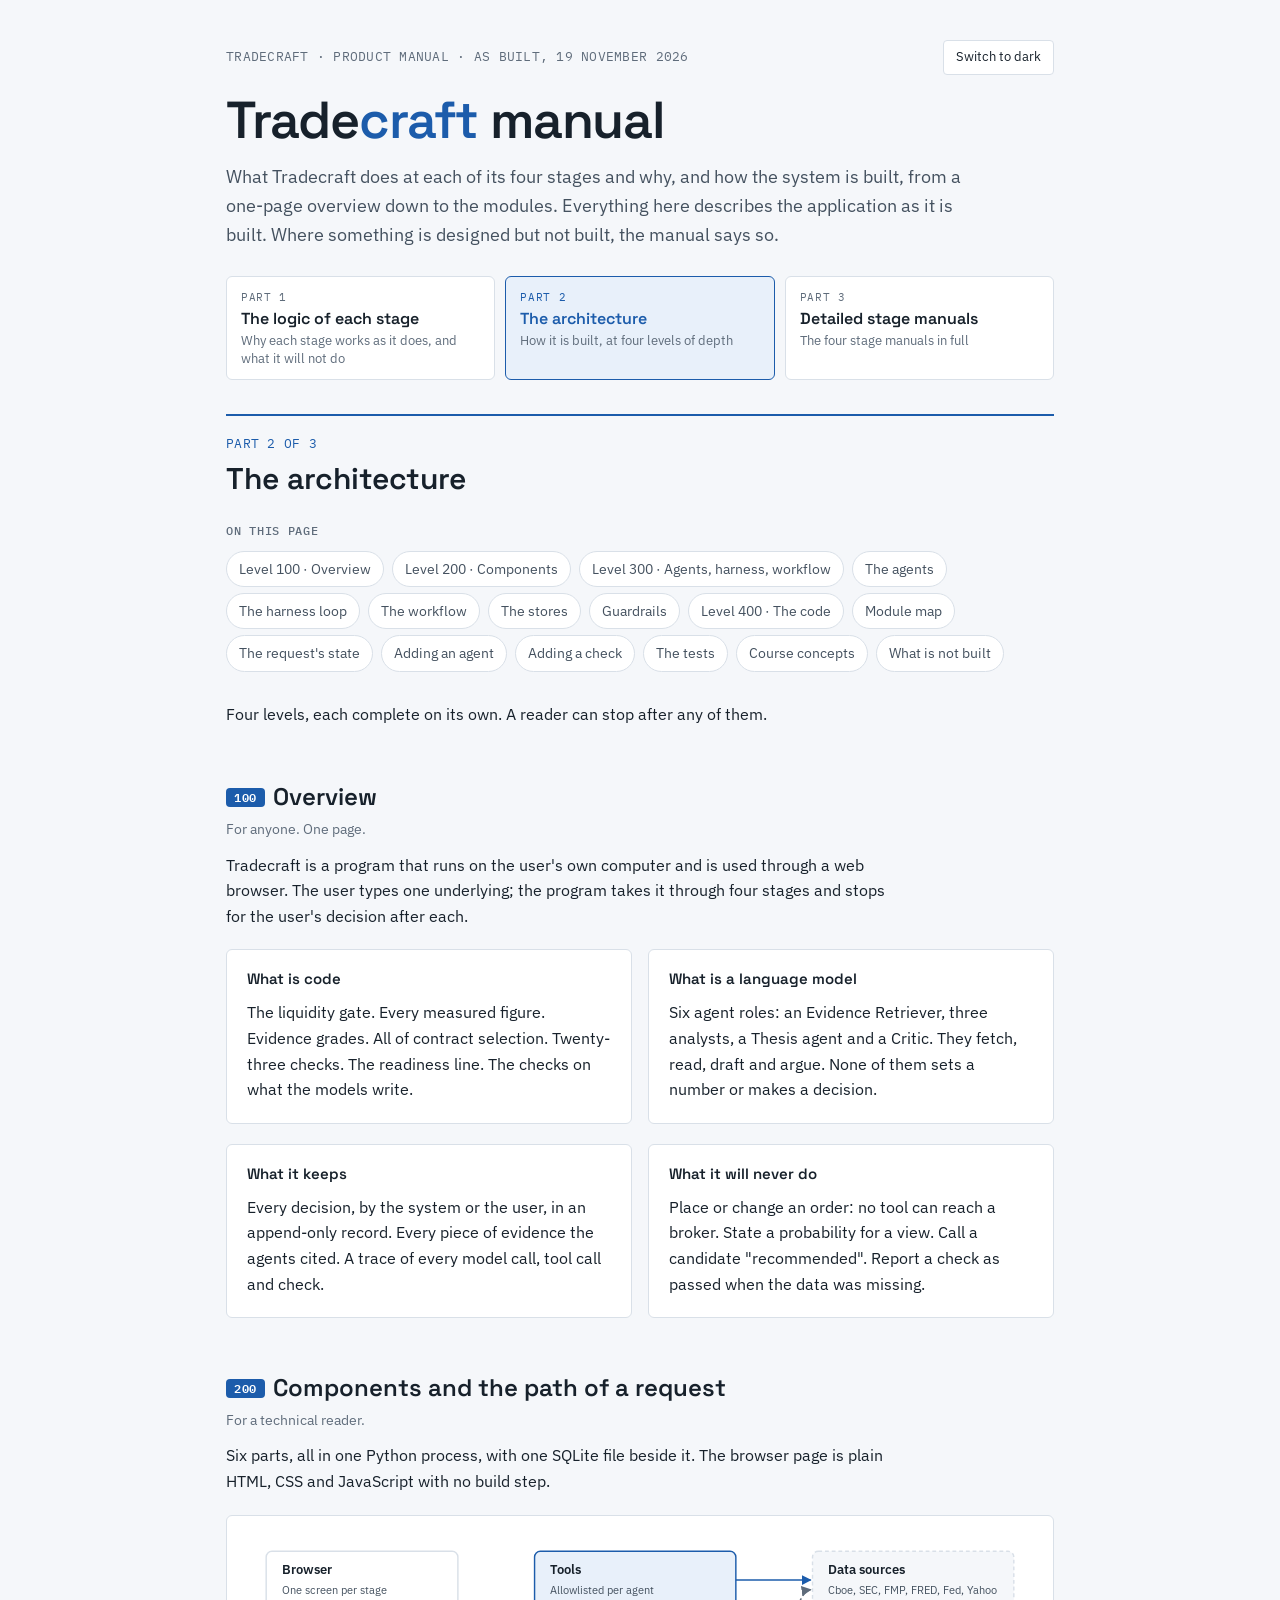
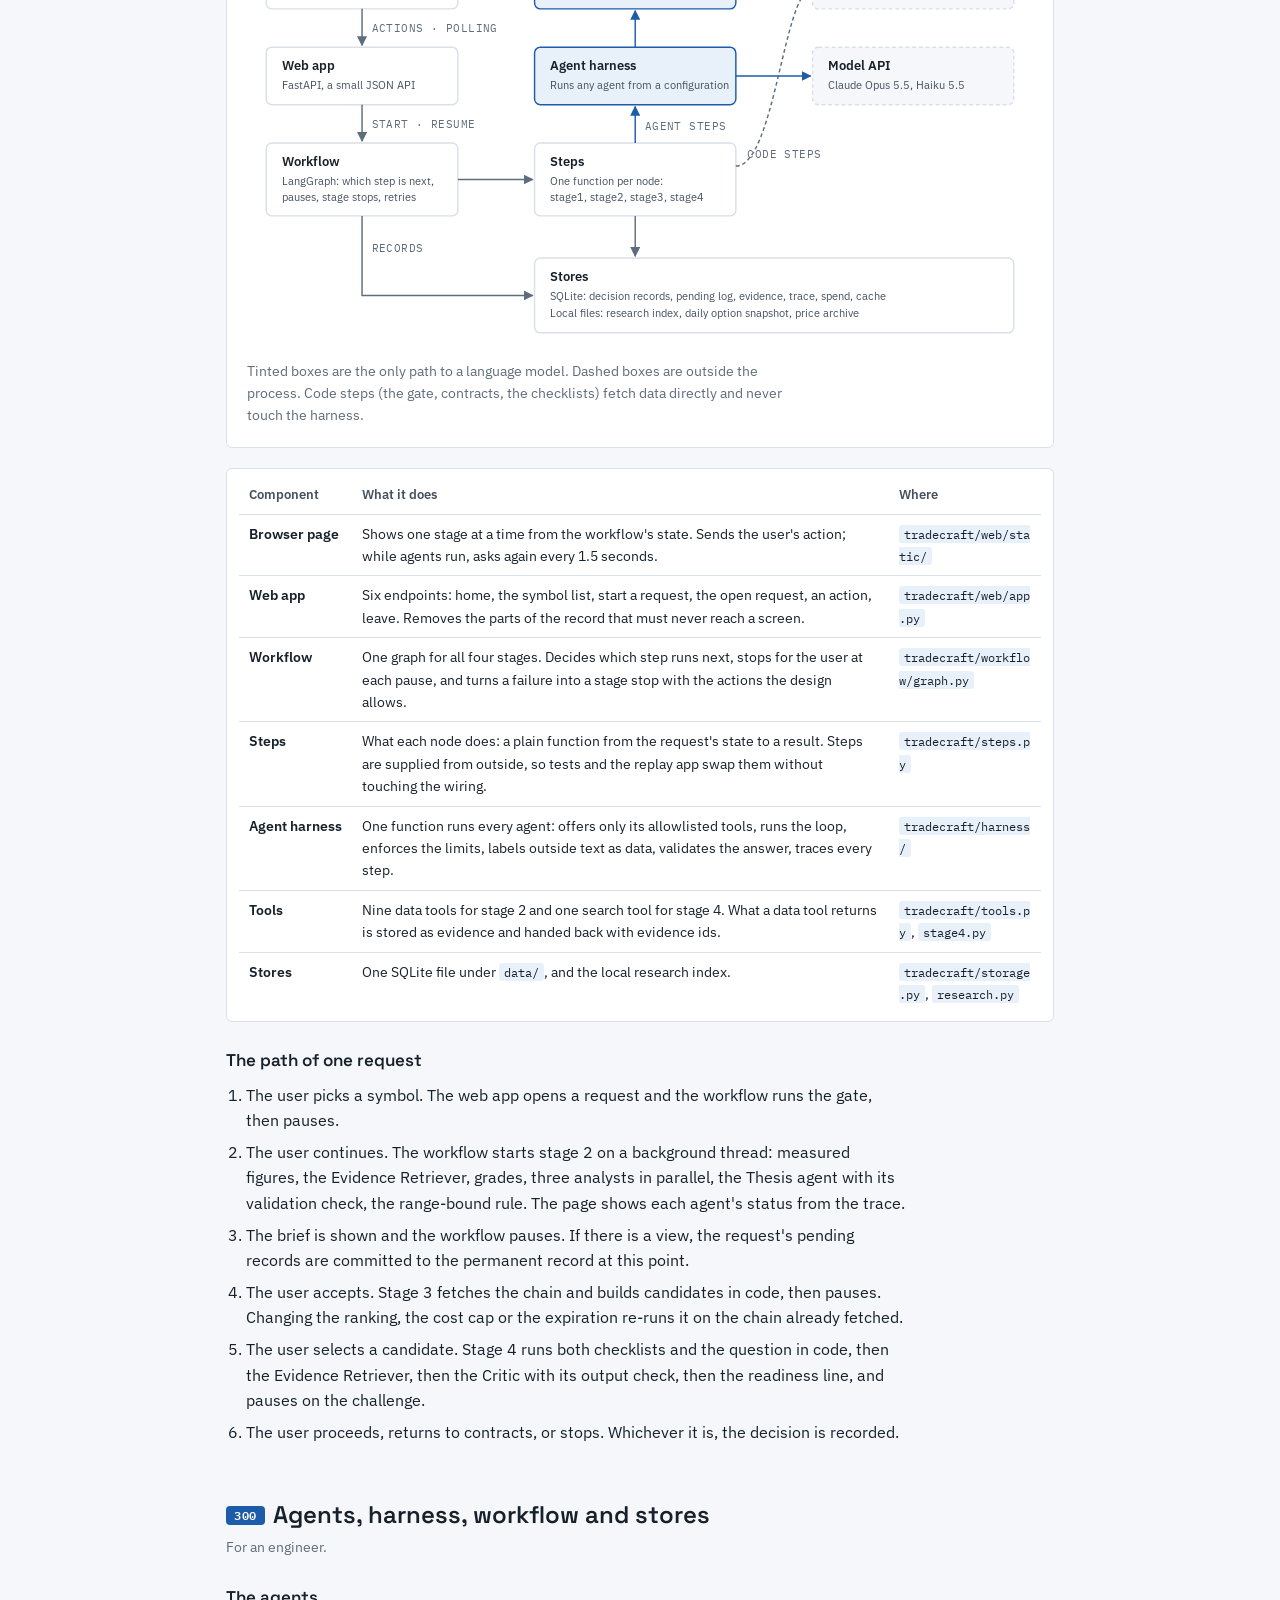
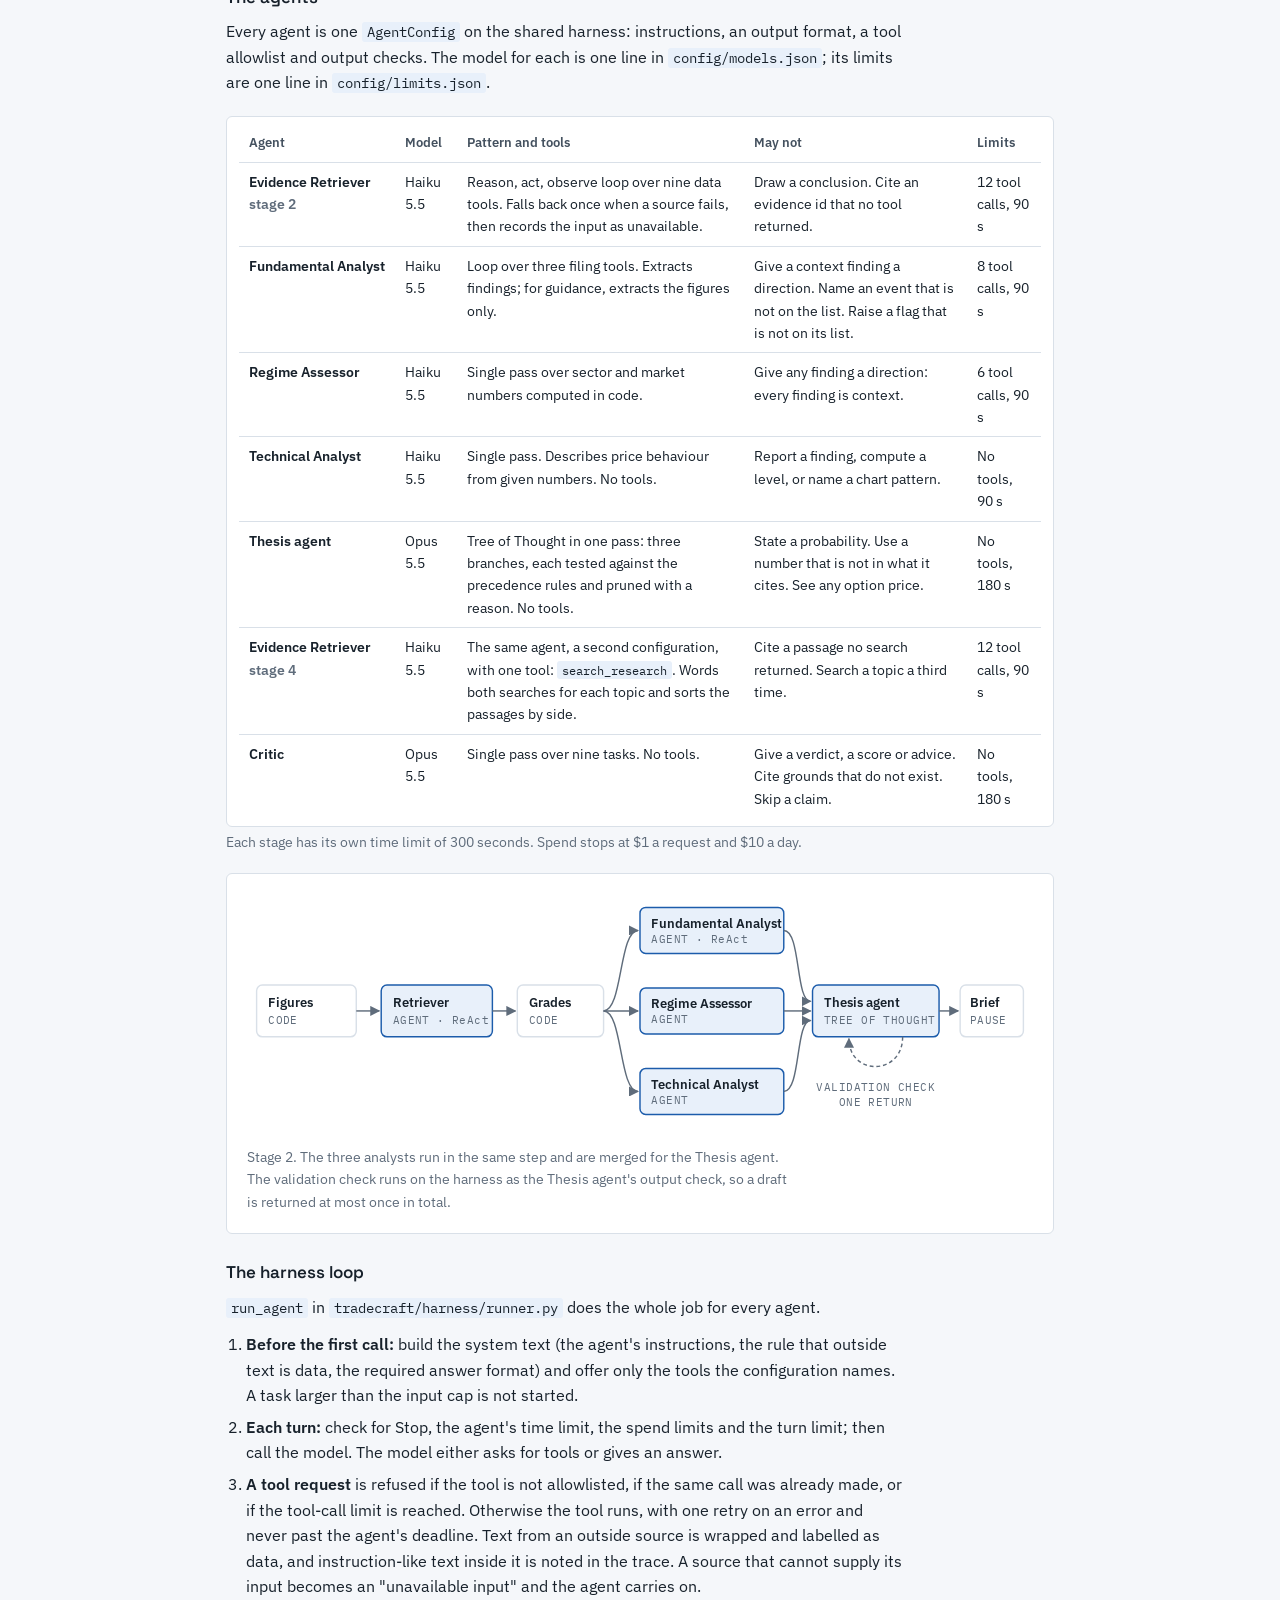
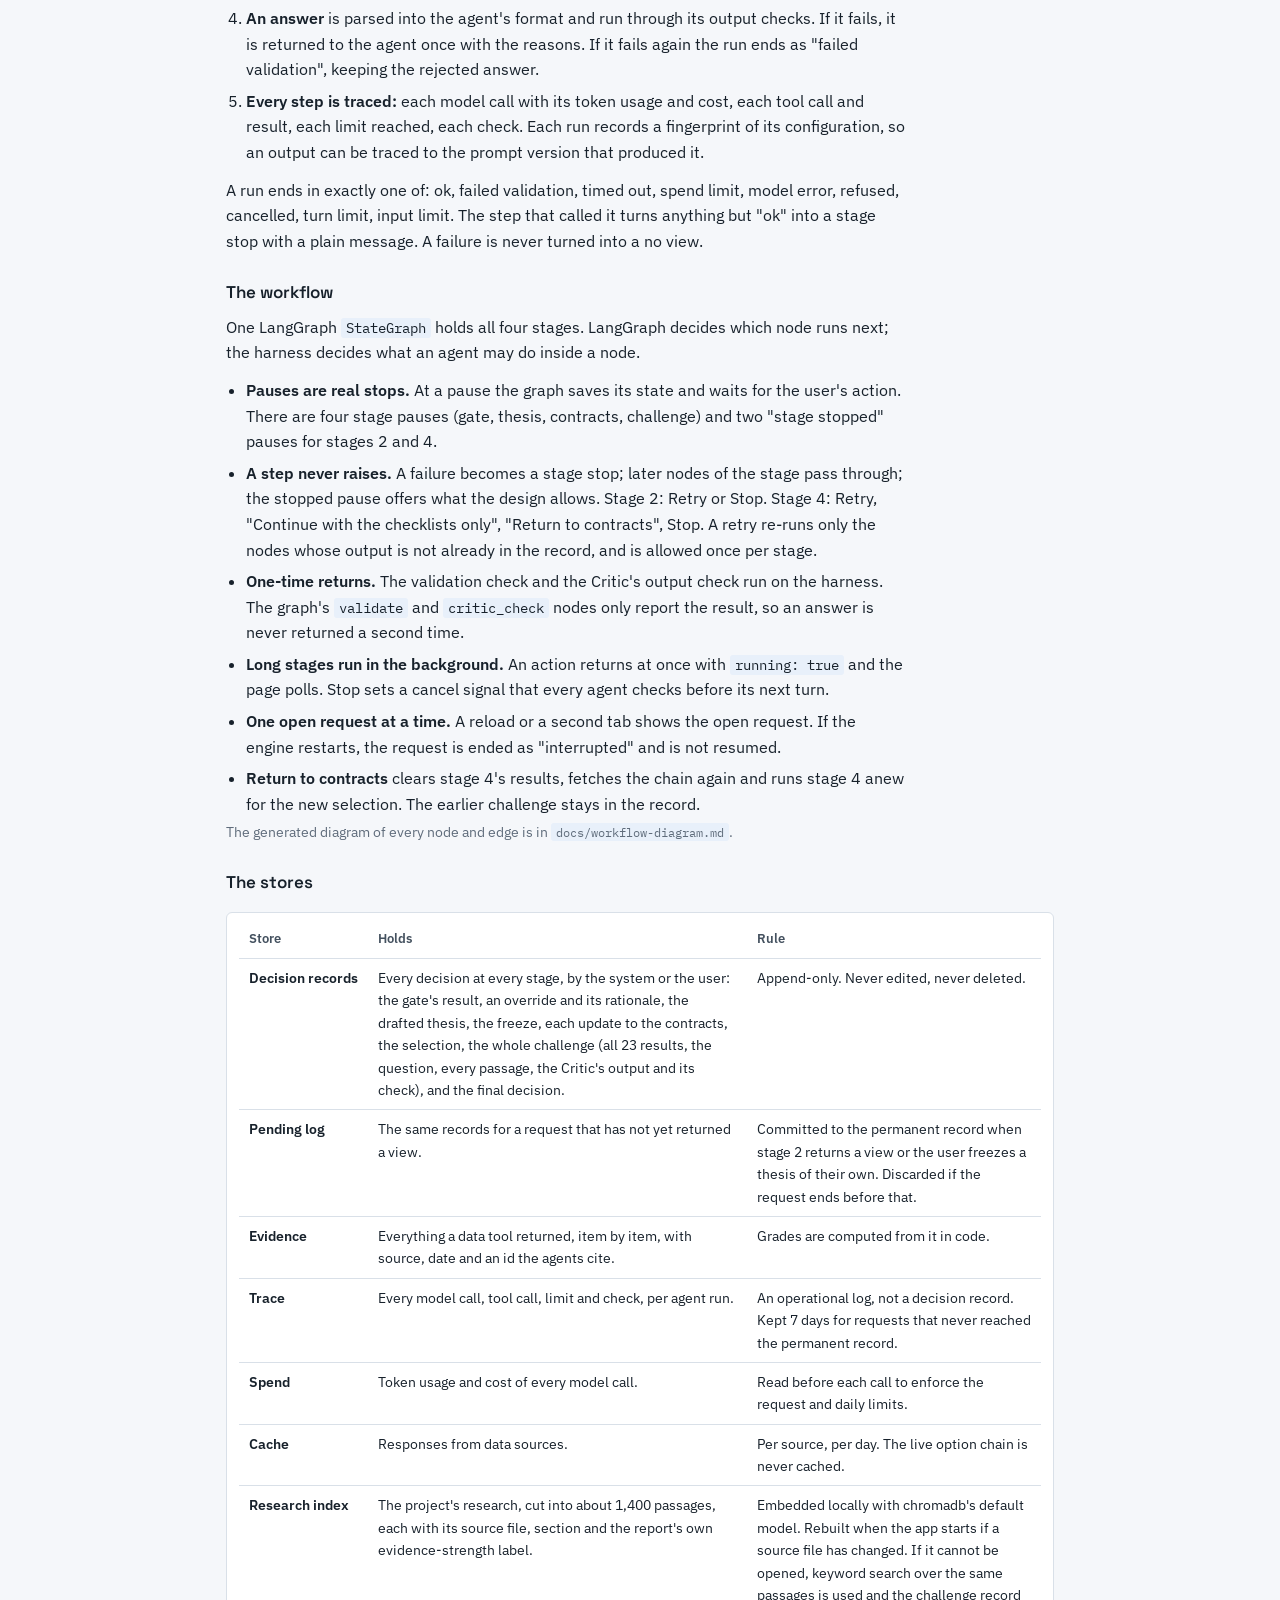
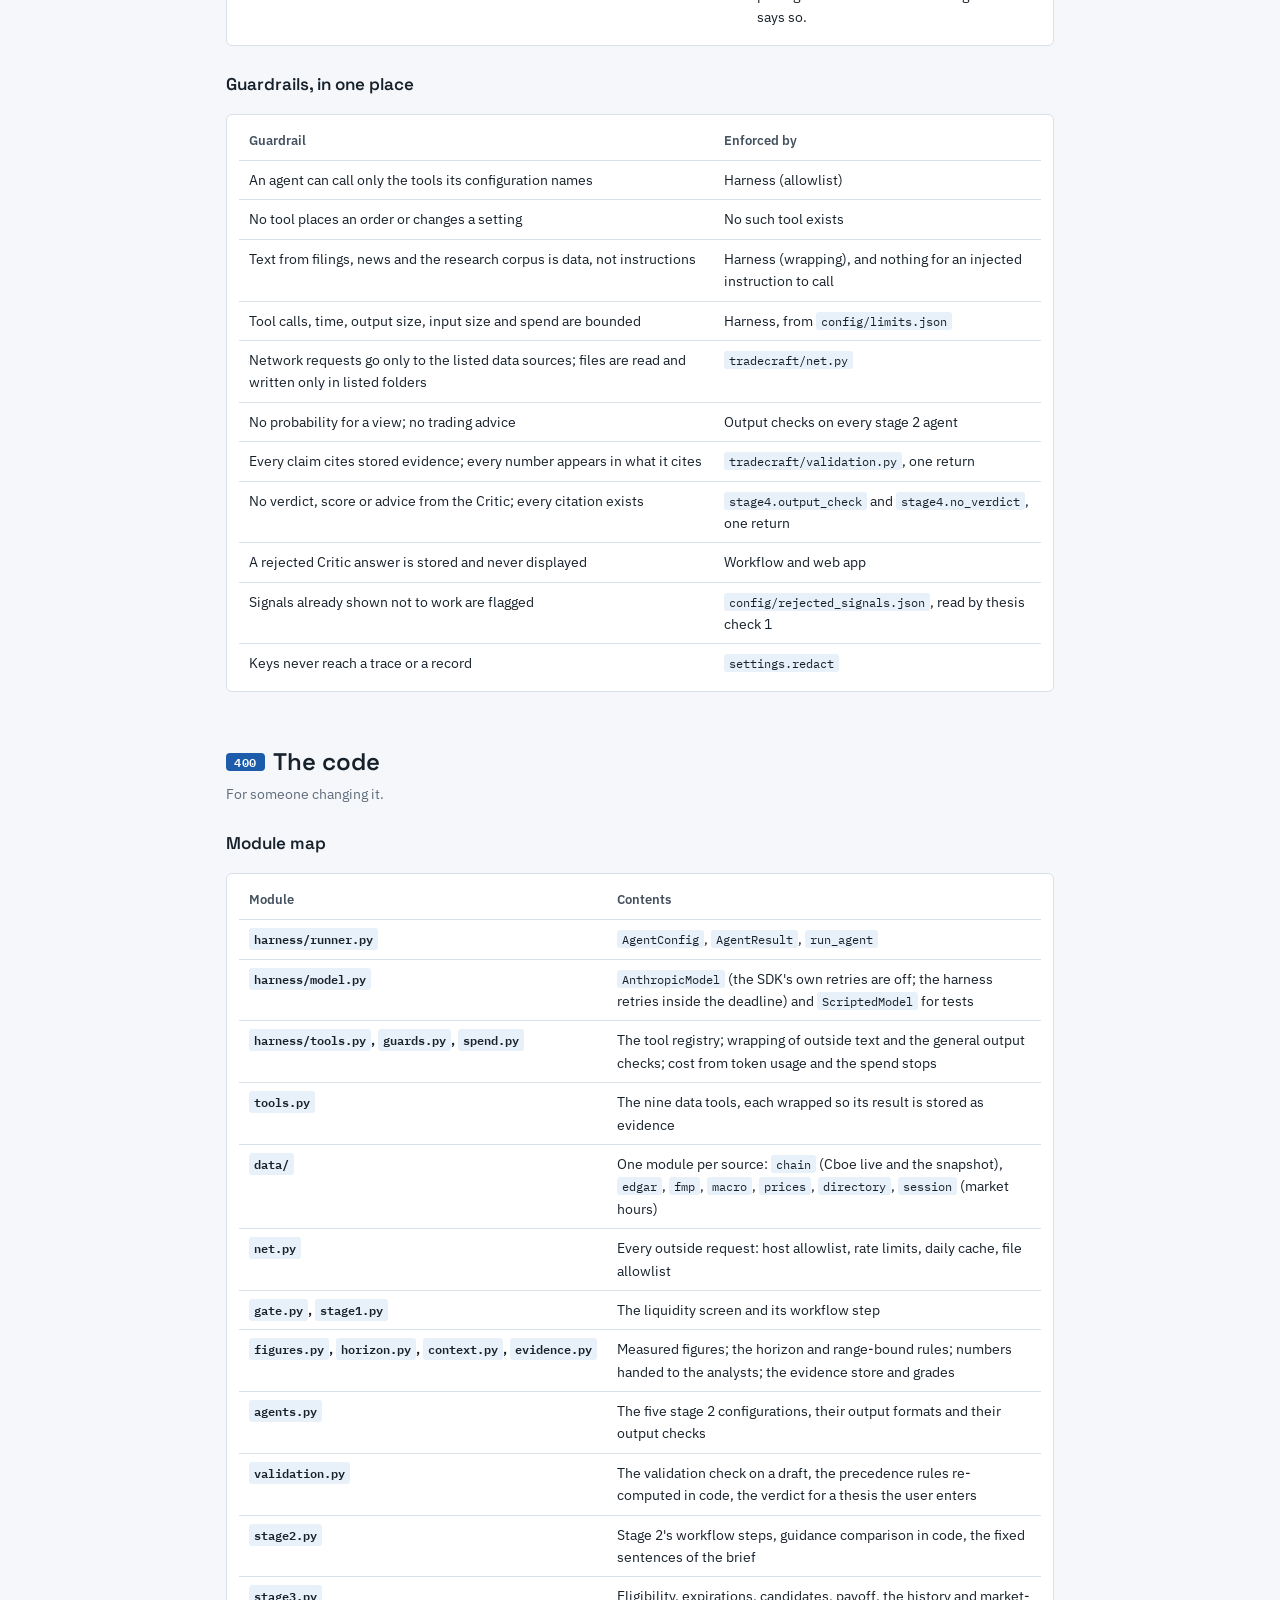
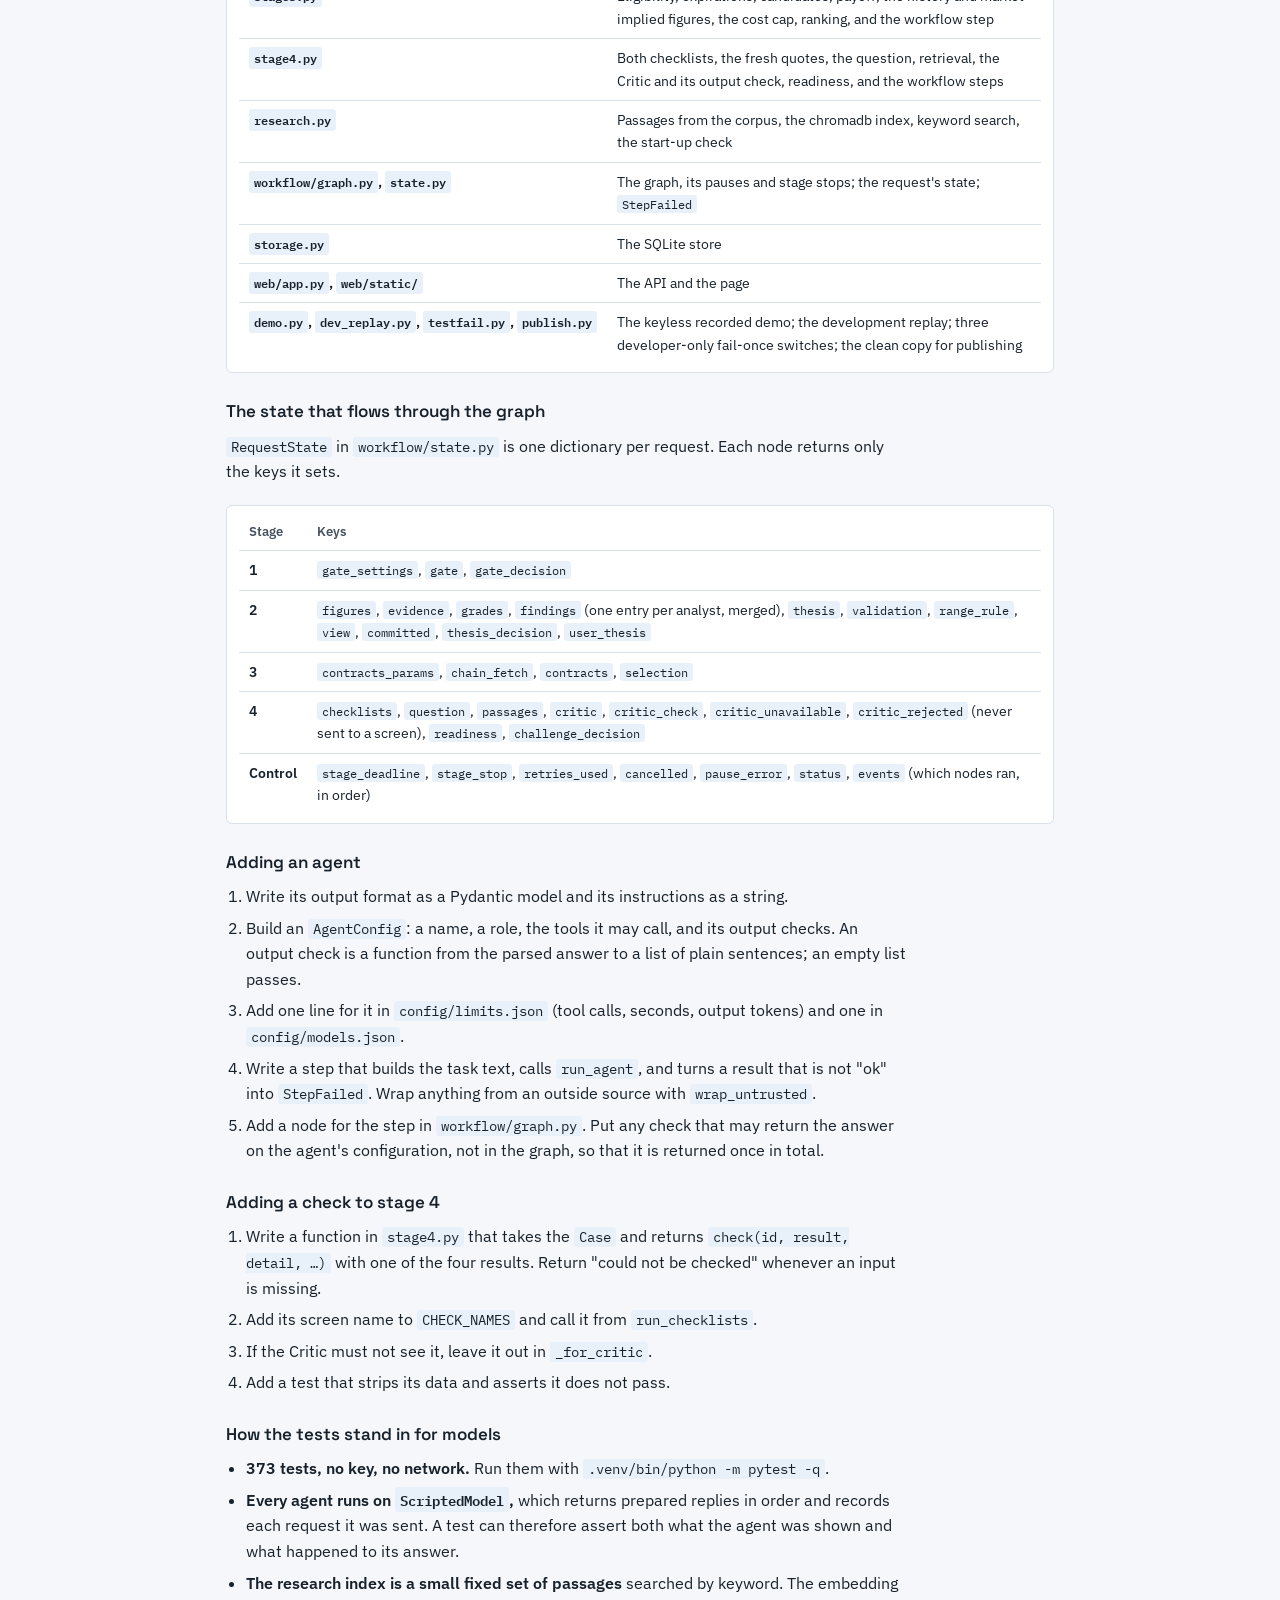
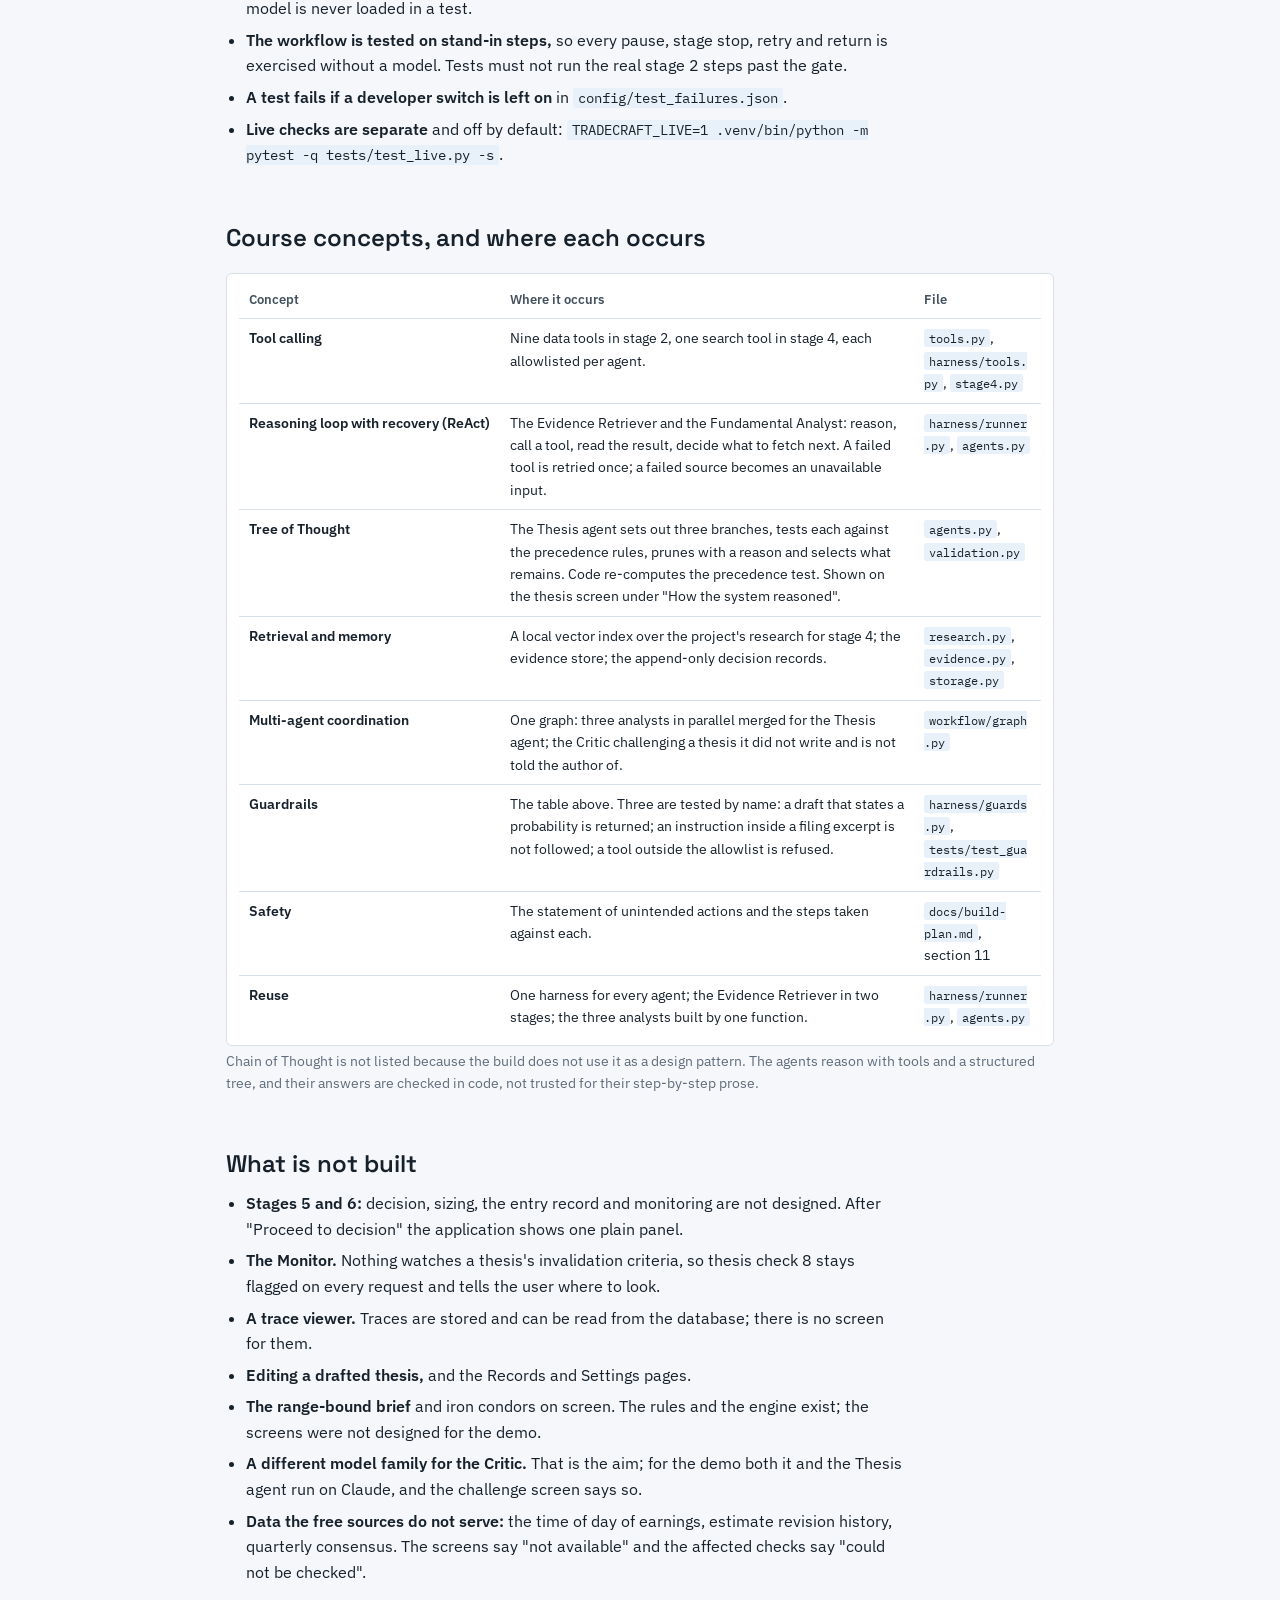
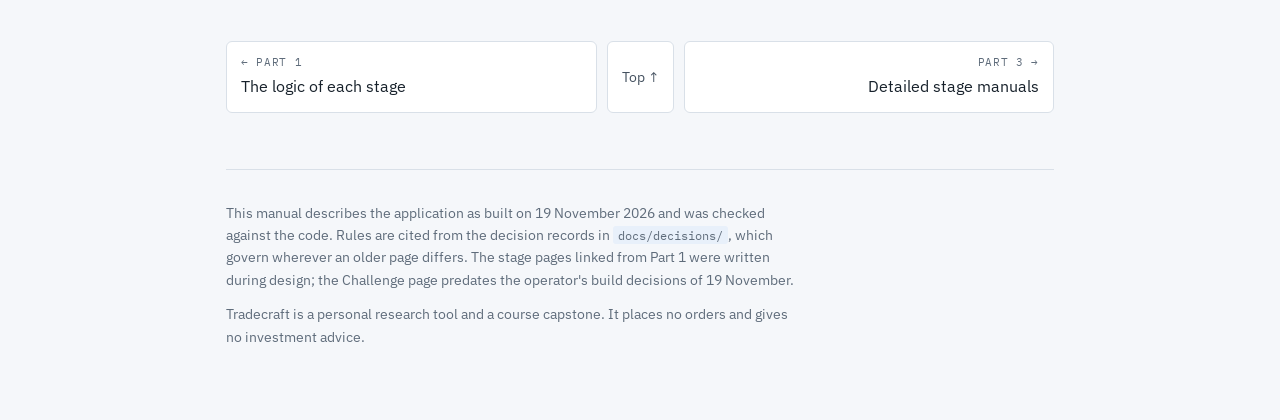
==== docs/site/manual-architecture.html @ 3496954c "Tradecraft: capstone submission" ====
<!doctype html>
<html lang="en">
<head>
<meta charset="utf-8">
<meta name="viewport" content="width=device-width, initial-scale=1">
<title>Tradecraft Manual · Architecture</title>
<link rel="stylesheet" href="https://fonts.googleapis.com/css2?family=IBM+Plex+Mono:wght@400;500&family=IBM+Plex+Sans:wght@400;500;600&family=Space+Grotesk:wght@500;600&display=swap">
<style>
/* Ledger (light) / Night Desk (dark), per docs/site/THEME.md. One reading column; figures in plain panels. */
:root {
  --bg: #f5f7fa; --surface: #ffffff; --ink: #17212b; --ink-2: #44515f; --ink-3: #5f6c7b;
  --line: #d9e0e8; --accent: #1c5cab; --band: #e8f0fa;
  --series-1: #2a78d6; --series-2: #eb6834; --good: #0a7d0a; --crit: #c23232;
  --display: "Space Grotesk", "IBM Plex Sans", system-ui, sans-serif;
  --text: "IBM Plex Sans", system-ui, -apple-system, "Segoe UI", sans-serif;
  --mono: "IBM Plex Mono", ui-monospace, "SF Mono", Menlo, monospace;
}
@media (prefers-color-scheme: dark) {
  :root:not([data-theme="light"]) {
    --bg: #12161b; --surface: #1b2027; --ink: #eef1f4; --ink-2: #c1c9d2; --ink-3: #9aa5b1;
    --line: #2f3742; --accent: #86b6ef; --band: #1f2c3d;
    --series-1: #3987e5; --series-2: #d95926; --good: #3fbf3f; --crit: #e66767;
    color-scheme: dark;
  }
}
:root[data-theme="dark"] {
  --bg: #12161b; --surface: #1b2027; --ink: #eef1f4; --ink-2: #c1c9d2; --ink-3: #9aa5b1;
  --line: #2f3742; --accent: #86b6ef; --band: #1f2c3d;
  --series-1: #3987e5; --series-2: #d95926; --good: #3fbf3f; --crit: #e66767;
  color-scheme: dark;
}
* { box-sizing: border-box; }
html { scroll-behavior: smooth; }
body { margin: 0; background: var(--bg); color: var(--ink); font-family: var(--text); font-size: 16px; line-height: 1.6; }
.wrap { max-width: 860px; margin: 0 auto; padding-block: 40px 72px;
  padding-left: max(16px, env(safe-area-inset-left, 0px)); padding-right: max(16px, env(safe-area-inset-right, 0px)); }
h1, h2, h3, h4 { font-family: var(--display); text-wrap: balance; line-height: 1.2; margin: 0; }
h1 { font-size: clamp(2.25rem, 6vw, 3.25rem); font-weight: 600; letter-spacing: -0.02em; }
h1 span { color: var(--accent); }
h2 { font-size: 1.5rem; font-weight: 600; margin-top: 56px; scroll-margin-top: 16px; }
h3 { font-size: 1.0625rem; font-weight: 600; margin-top: 28px; }
h4 { font-size: 0.9375rem; font-weight: 600; }
p { margin: 12px 0 0; max-width: 68ch; }
a { color: var(--accent); }
.lede { font-size: 1.125rem; color: var(--ink-2); }
.meta { font-family: var(--mono); font-size: 0.8125rem; color: var(--ink-3); letter-spacing: 0.02em; }
.mono, code { font-family: var(--mono); font-variant-numeric: tabular-nums; }
code { font-size: 0.875em; background: var(--band); border-radius: 3px; padding: 1px 5px; overflow-wrap: anywhere; }
.top { display: flex; flex-wrap: wrap; align-items: center; justify-content: space-between; gap: 8px 16px; margin-bottom: 14px; }
.mode { font: inherit; font-size: 0.8125rem; padding: 6px 12px; border: 1px solid var(--line); border-radius: 4px; background: var(--surface); color: var(--ink); cursor: pointer; }
.mode:hover { border-color: var(--accent); }
.mode:focus-visible, a:focus-visible { outline: 2px solid var(--accent); outline-offset: 2px; }
ul, ol.plain { margin: 12px 0 0; padding-left: 20px; max-width: 68ch; }
li + li { margin-top: 6px; }
strong { font-weight: 600; }
.panel { background: var(--surface); border: 1px solid var(--line); border-radius: 6px; padding: 20px; margin-top: 20px; min-width: 0; }
.panel > :first-child { margin-top: 0; }
.sub { color: var(--ink-3); font-size: 0.875rem; max-width: none; margin-top: 4px; }
figure { margin: 0; }
figcaption { color: var(--ink-3); font-size: 0.875rem; margin-top: 12px; max-width: 68ch; }
.scroll { overflow-x: auto; }
.scroll svg { display: block; height: auto; min-width: 620px; width: 100%; }
table { border-collapse: collapse; width: 100%; font-size: 0.875rem; }
th, td { text-align: left; padding: 8px 10px; border-bottom: 1px solid var(--line); vertical-align: top; }
th { font-weight: 600; color: var(--ink-2); font-size: 0.8125rem; }
tr:last-child td { border-bottom: 0; }
td.k { font-weight: 600; white-space: nowrap; }
.two { display: grid; grid-template-columns: repeat(auto-fit, minmax(240px, 1fr)); gap: 16px; margin-top: 20px; }
.two .panel { margin-top: 0; }
.part { margin-top: 72px; border-top: 2px solid var(--accent); padding-top: 18px; }
.part .meta { color: var(--accent); }
.part h2 { margin-top: 6px; font-size: 1.875rem; }
.lvl { display: inline-block; font-family: var(--mono); font-size: 0.75rem; letter-spacing: 0.06em; color: var(--surface); background: var(--accent); border-radius: 4px; padding: 2px 8px; margin-right: 8px; vertical-align: 3px; }
.who { color: var(--ink-3); font-size: 0.875rem; margin-top: 6px; }
.tag { display: inline-block; font-family: var(--mono); font-size: 0.6875rem; letter-spacing: 0.04em; border: 1px solid var(--line); border-radius: 4px; padding: 1px 7px; color: var(--ink-2); white-space: nowrap; }
.tag.agent { border-color: var(--accent); background: var(--band); color: var(--ink); }
.more { margin-top: 14px; font-size: 0.9375rem; }
.more a { font-weight: 600; }
.toc { margin-top: 24px; display: grid; gap: 14px; }
.toc b { font-family: var(--mono); font-size: 0.75rem; letter-spacing: 0.06em; color: var(--ink-3); font-weight: 500; }
.toc ol { list-style: none; padding: 0; margin: 6px 0 0; max-width: none; display: flex; flex-wrap: wrap; gap: 6px 8px; }
.toc li { margin: 0; }
.toc a { display: inline-block; padding: 6px 12px; border: 1px solid var(--line); border-radius: 999px; background: var(--surface); color: var(--ink-2); font-size: 0.875rem; text-decoration: none; }
.toc a:hover, .toc a:focus-visible { border-color: var(--accent); color: var(--accent); }
.io { display: grid; grid-template-columns: repeat(auto-fit, minmax(200px, 1fr)); gap: 12px; margin-top: 16px; }
.io div { border: 1px solid var(--line); border-radius: 6px; padding: 12px 14px; background: var(--surface); font-size: 0.9375rem; }
.io b { display: block; font-family: var(--mono); font-size: 0.6875rem; letter-spacing: 0.06em; color: var(--ink-3); font-weight: 500; margin-bottom: 4px; }
.note { border-top: 1px solid var(--line); margin-top: 56px; padding-top: 20px; color: var(--ink-3); font-size: 0.875rem; }
.note p { max-width: 72ch; }

/* diagrams: every colour is a theme token, so they follow the light and dark themes */
svg text { font-family: var(--text); font-size: 13px; fill: var(--ink); }
svg .t2 { fill: var(--ink-2); font-size: 11.5px; }
svg .t3 { fill: var(--ink-3); font-size: 11px; font-family: var(--mono); letter-spacing: 0.04em; }
svg .hd { font-weight: 600; font-size: 13.5px; }
svg .bx { fill: var(--surface); stroke: var(--line); stroke-width: 1.5; }
svg .ag { fill: var(--band); stroke: var(--accent); stroke-width: 1.5; }
svg .st { fill: var(--bg); stroke: var(--line); stroke-width: 1.5; stroke-dasharray: 4 3; }
svg .ln { stroke: var(--ink-3); stroke-width: 1.5; fill: none; }
svg .la { stroke: var(--accent); stroke-width: 1.5; fill: none; }
svg .ld { stroke: var(--ink-3); stroke-width: 1.5; fill: none; stroke-dasharray: 4 3; }
svg .ah { fill: var(--ink-3); }
svg .aha { fill: var(--accent); }

/* The manual is three pages with one header. The tabs move between pages; the pills move within a page. */
.tabs { display: grid; grid-template-columns: repeat(3, minmax(0, 1fr)); gap: 10px; margin-top: 26px; }
.tabs a { display: grid; gap: 3px; align-content: start; padding: 12px 14px; border: 1px solid var(--line); border-radius: 6px; background: var(--surface); color: var(--ink); text-decoration: none; min-width: 0; }
.tabs a b { font-family: var(--display); font-weight: 600; font-size: 1rem; line-height: 1.25; }
.tabs a i { font-style: normal; font-family: var(--mono); font-size: 0.6875rem; letter-spacing: 0.06em; color: var(--ink-3); }
.tabs a small { font-size: 0.8125rem; color: var(--ink-3); line-height: 1.35; }
.tabs a:hover, .tabs a:focus-visible { border-color: var(--accent); }
.tabs a[aria-current="page"] { border-color: var(--accent); background: var(--band); }
.tabs a[aria-current="page"] b, .tabs a[aria-current="page"] i { color: var(--accent); }
@media (max-width: 640px) { .tabs { grid-template-columns: 1fr; } }
.part { margin-top: 34px; }
.toc { margin-top: 20px; display: block; }
.toc ol { margin-top: 8px; }
.toc + p, .toc + h2 { margin-top: 30px; }
.emb iframe { display: block; width: 100%; height: 86vh; border: 1px solid var(--line); border-radius: 6px; background: var(--bg); margin-top: 16px; }
.pages { display: flex; flex-wrap: wrap; gap: 10px; margin-top: 56px; }
.pages a { flex: 1 1 220px; display: grid; gap: 2px; padding: 12px 14px; border: 1px solid var(--line); border-radius: 6px; background: var(--surface); text-decoration: none; color: var(--ink); min-width: 0; }
.pages a:hover, .pages a:focus-visible { border-color: var(--accent); }
.pages a small { font-family: var(--mono); font-size: 0.6875rem; letter-spacing: 0.06em; color: var(--ink-3); }
.pages a.next { text-align: right; }
.pages a.up { flex: 0 0 auto; align-content: center; color: var(--ink-2); font-size: 0.875rem; }
h2 { scroll-margin-top: 16px; }

@media print {
  .mode, .tabs, .toc, .pages { display: none !important; }
  body { background: #fff; font-size: 11pt; }
  .wrap { max-width: none; padding: 0; }
  h2 { break-after: avoid; } .panel, figure, table { break-inside: avoid; }
  .emb iframe { display: none; } a { color: inherit; text-decoration: none; }
}
</style>
</head>
<body>
<div class="wrap" id="top">
  <div class="top"><div class="meta">TRADECRAFT · PRODUCT MANUAL · AS BUILT, 19 NOVEMBER 2026</div><button type="button" class="mode" id="mode">Switch to dark</button></div>
  <h1>Trade<span>craft</span> manual</h1>
  <p class="lede">What Tradecraft does at each of its four stages and why, and how the system is built, from a one-page overview down to the modules. Everything here describes the application as it is built. Where something is designed but not built, the manual says so.</p>
  <nav class="tabs" aria-label="The three parts of the manual">
    <a href="manual.html"><i>PART 1</i><b>The logic of each stage</b><small>Why each stage works as it does, and what it will not do</small></a>
    <a href="manual-architecture.html" aria-current="page"><i>PART 2</i><b>The architecture</b><small>How it is built, at four levels of depth</small></a>
    <a href="manual-stages.html"><i>PART 3</i><b>Detailed stage manuals</b><small>The four stage manuals in full</small></a>
  </nav>

  <div class="part"><div class="meta">PART 2 OF 3</div><h2>The architecture</h2></div>
  <nav class="toc" aria-label="On this page"><b>ON THIS PAGE</b>
    <ol>
      <li><a href="#l100">Level 100 · Overview</a></li>
      <li><a href="#l200">Level 200 · Components</a></li>
      <li><a href="#l300">Level 300 · Agents, harness, workflow</a></li>
      <li><a href="#agents">The agents</a></li>
      <li><a href="#harness">The harness loop</a></li>
      <li><a href="#workflow">The workflow</a></li>
      <li><a href="#stores">The stores</a></li>
      <li><a href="#guardrails">Guardrails</a></li>
      <li><a href="#l400">Level 400 · The code</a></li>
      <li><a href="#modules">Module map</a></li>
      <li><a href="#state">The request's state</a></li>
      <li><a href="#add-agent">Adding an agent</a></li>
      <li><a href="#add-check">Adding a check</a></li>
      <li><a href="#tests">The tests</a></li>
      <li><a href="#course">Course concepts</a></li>
      <li><a href="#notbuilt">What is not built</a></li>
    </ol>
  </nav>

  <p>Four levels, each complete on its own. A reader can stop after any of them.</p>

  <h2 id="l100"><span class="lvl">100</span>Overview</h2>
  <p class="who">For anyone. One page.</p>
  <p>Tradecraft is a program that runs on the user's own computer and is used through a web browser. The user types one underlying; the program takes it through four stages and stops for the user's decision after each.</p>
  <div class="two">
    <div class="panel"><h4>What is code</h4><p>The liquidity gate. Every measured figure. Evidence grades. All of contract selection. Twenty-three checks. The readiness line. The checks on what the models write.</p></div>
    <div class="panel"><h4>What is a language model</h4><p>Six agent roles: an Evidence Retriever, three analysts, a Thesis agent and a Critic. They fetch, read, draft and argue. None of them sets a number or makes a decision.</p></div>
  </div>
  <div class="two">
    <div class="panel"><h4>What it keeps</h4><p>Every decision, by the system or the user, in an append-only record. Every piece of evidence the agents cited. A trace of every model call, tool call and check.</p></div>
    <div class="panel"><h4>What it will never do</h4><p>Place or change an order: no tool can reach a broker. State a probability for a view. Call a candidate "recommended". Report a check as passed when the data was missing.</p></div>
  </div>

  <h2 id="l200"><span class="lvl">200</span>Components and the path of a request</h2>
  <p class="who">For a technical reader.</p>
  <p>Six parts, all in one Python process, with one SQLite file beside it. The browser page is plain HTML, CSS and JavaScript with no build step.</p>

  <figure class="panel">
    <div class="scroll">
      <svg viewBox="0 0 820 430" role="img" aria-label="Component diagram: browser, web app, workflow, steps, harness and tools, stores, and outside data sources and the model API.">
        <defs>
          <marker id="a2" viewBox="0 0 10 10" refX="9" refY="5" markerWidth="7" markerHeight="7" orient="auto"><path d="M0 0L10 5L0 10z" class="ah"/></marker>
          <marker id="a3" viewBox="0 0 10 10" refX="9" refY="5" markerWidth="7" markerHeight="7" orient="auto"><path d="M0 0L10 5L0 10z" class="aha"/></marker>
        </defs>
        <rect class="bx" x="20" y="16" width="200" height="60" rx="6"/><text x="36" y="40" class="hd">Browser</text><text x="36" y="60" class="t2">One screen per stage</text>
        <rect class="bx" x="20" y="116" width="200" height="60" rx="6"/><text x="36" y="140" class="hd">Web app</text><text x="36" y="160" class="t2">FastAPI, a small JSON API</text>
        <rect class="bx" x="20" y="216" width="200" height="76" rx="6"/><text x="36" y="240" class="hd">Workflow</text><text x="36" y="260" class="t2">LangGraph: which step is next,</text><text x="36" y="276" class="t2">pauses, stage stops, retries</text>
        <path class="ln" d="M120 76V114" marker-end="url(#a2)"/><path class="ln" d="M120 176V214" marker-end="url(#a2)"/>
        <text x="130" y="100" class="t3">ACTIONS · POLLING</text><text x="130" y="200" class="t3">START · RESUME</text>

        <rect class="bx" x="300" y="216" width="210" height="76" rx="6"/><text x="316" y="240" class="hd">Steps</text><text x="316" y="260" class="t2">One function per node:</text><text x="316" y="276" class="t2">stage1, stage2, stage3, stage4</text>
        <path class="ln" d="M220 254H298" marker-end="url(#a2)"/>

        <rect class="ag" x="300" y="116" width="210" height="60" rx="6"/><text x="316" y="140" class="hd">Agent harness</text><text x="316" y="160" class="t2">Runs any agent from a configuration</text>
        <path class="la" d="M405 216V178" marker-end="url(#a3)"/><text x="415" y="202" class="t3">AGENT STEPS</text>
        <rect class="ag" x="300" y="16" width="210" height="60" rx="6"/><text x="316" y="40" class="hd">Tools</text><text x="316" y="60" class="t2">Allowlisted per agent</text>
        <path class="la" d="M405 116V78" marker-end="url(#a3)"/>

        <rect class="st" x="590" y="16" width="210" height="60" rx="6"/><text x="606" y="40" class="hd">Data sources</text><text x="606" y="60" class="t2">Cboe, SEC, FMP, FRED, Fed, Yahoo</text>
        <rect class="st" x="590" y="116" width="210" height="60" rx="6"/><text x="606" y="140" class="hd">Model API</text><text x="606" y="160" class="t2">Claude Opus 5.5, Haiku 5.5</text>
        <path class="la" d="M510 46H588" marker-end="url(#a3)"/><path class="la" d="M510 146H588" marker-end="url(#a3)"/>
        <path class="ld" d="M510 240C550 240 560 60 588 56" marker-end="url(#a2)"/><text x="522" y="232" class="t3">CODE STEPS</text>

        <rect class="bx" x="300" y="336" width="500" height="78" rx="6"/><text x="316" y="360" class="hd">Stores</text><text x="316" y="380" class="t2">SQLite: decision records, pending log, evidence, trace, spend, cache</text><text x="316" y="398" class="t2">Local files: research index, daily option snapshot, price archive</text>
        <path class="ln" d="M405 292V334" marker-end="url(#a2)"/>
        <path class="ln" d="M120 292V375H298" marker-end="url(#a2)"/><text x="130" y="330" class="t3">RECORDS</text>
      </svg>
    </div>
    <figcaption>Tinted boxes are the only path to a language model. Dashed boxes are outside the process. Code steps (the gate, contracts, the checklists) fetch data directly and never touch the harness.</figcaption>
  </figure>

  <div class="scroll panel" style="padding:8px 12px">
    <table>
      <thead><tr><th>Component</th><th>What it does</th><th>Where</th></tr></thead>
      <tbody>
        <tr><td class="k">Browser page</td><td>Shows one stage at a time from the workflow's state. Sends the user's action; while agents run, asks again every 1.5 seconds.</td><td><code>tradecraft/web/static/</code></td></tr>
        <tr><td class="k">Web app</td><td>Six endpoints: home, the symbol list, start a request, the open request, an action, leave. Removes the parts of the record that must never reach a screen.</td><td><code>tradecraft/web/app.py</code></td></tr>
        <tr><td class="k">Workflow</td><td>One graph for all four stages. Decides which step runs next, stops for the user at each pause, and turns a failure into a stage stop with the actions the design allows.</td><td><code>tradecraft/workflow/graph.py</code></td></tr>
        <tr><td class="k">Steps</td><td>What each node does: a plain function from the request's state to a result. Steps are supplied from outside, so tests and the replay app swap them without touching the wiring.</td><td><code>tradecraft/steps.py</code></td></tr>
        <tr><td class="k">Agent harness</td><td>One function runs every agent: offers only its allowlisted tools, runs the loop, enforces the limits, labels outside text as data, validates the answer, traces every step.</td><td><code>tradecraft/harness/</code></td></tr>
        <tr><td class="k">Tools</td><td>Nine data tools for stage 2 and one search tool for stage 4. What a data tool returns is stored as evidence and handed back with evidence ids.</td><td><code>tradecraft/tools.py</code>, <code>stage4.py</code></td></tr>
        <tr><td class="k">Stores</td><td>One SQLite file under <code>data/</code>, and the local research index.</td><td><code>tradecraft/storage.py</code>, <code>research.py</code></td></tr>
      </tbody>
    </table>
  </div>

  <h3>The path of one request</h3>
  <ol class="plain">
    <li>The user picks a symbol. The web app opens a request and the workflow runs the gate, then pauses.</li>
    <li>The user continues. The workflow starts stage 2 on a background thread: measured figures, the Evidence Retriever, grades, three analysts in parallel, the Thesis agent with its validation check, the range-bound rule. The page shows each agent's status from the trace.</li>
    <li>The brief is shown and the workflow pauses. If there is a view, the request's pending records are committed to the permanent record at this point.</li>
    <li>The user accepts. Stage 3 fetches the chain and builds candidates in code, then pauses. Changing the ranking, the cost cap or the expiration re-runs it on the chain already fetched.</li>
    <li>The user selects a candidate. Stage 4 runs both checklists and the question in code, then the Evidence Retriever, then the Critic with its output check, then the readiness line, and pauses on the challenge.</li>
    <li>The user proceeds, returns to contracts, or stops. Whichever it is, the decision is recorded.</li>
  </ol>

  <h2 id="l300"><span class="lvl">300</span>Agents, harness, workflow and stores</h2>
  <p class="who">For an engineer.</p>

  <h3 id="agents">The agents</h3>
  <p>Every agent is one <code>AgentConfig</code> on the shared harness: instructions, an output format, a tool allowlist and output checks. The model for each is one line in <code>config/models.json</code>; its limits are one line in <code>config/limits.json</code>.</p>
  <div class="scroll panel" style="padding:8px 12px">
    <table>
      <thead><tr><th>Agent</th><th>Model</th><th>Pattern and tools</th><th>May not</th><th>Limits</th></tr></thead>
      <tbody>
        <tr><td class="k">Evidence Retriever<br><span class="sub">stage 2</span></td><td>Haiku 5.5</td><td>Reason, act, observe loop over nine data tools. Falls back once when a source fails, then records the input as unavailable.</td><td>Draw a conclusion. Cite an evidence id that no tool returned.</td><td>12 tool calls, 90 s</td></tr>
        <tr><td class="k">Fundamental Analyst</td><td>Haiku 5.5</td><td>Loop over three filing tools. Extracts findings; for guidance, extracts the figures only.</td><td>Give a context finding a direction. Name an event that is not on the list. Raise a flag that is not on its list.</td><td>8 tool calls, 90 s</td></tr>
        <tr><td class="k">Regime Assessor</td><td>Haiku 5.5</td><td>Single pass over sector and market numbers computed in code.</td><td>Give any finding a direction: every finding is context.</td><td>6 tool calls, 90 s</td></tr>
        <tr><td class="k">Technical Analyst</td><td>Haiku 5.5</td><td>Single pass. Describes price behaviour from given numbers. No tools.</td><td>Report a finding, compute a level, or name a chart pattern.</td><td>No tools, 90 s</td></tr>
        <tr><td class="k">Thesis agent</td><td>Opus 5.5</td><td>Tree of Thought in one pass: three branches, each tested against the precedence rules and pruned with a reason. No tools.</td><td>State a probability. Use a number that is not in what it cites. See any option price.</td><td>No tools, 180 s</td></tr>
        <tr><td class="k">Evidence Retriever<br><span class="sub">stage 4</span></td><td>Haiku 5.5</td><td>The same agent, a second configuration, with one tool: <code>search_research</code>. Words both searches for each topic and sorts the passages by side.</td><td>Cite a passage no search returned. Search a topic a third time.</td><td>12 tool calls, 90 s</td></tr>
        <tr><td class="k">Critic</td><td>Opus 5.5</td><td>Single pass over nine tasks. No tools.</td><td>Give a verdict, a score or advice. Cite grounds that do not exist. Skip a claim.</td><td>No tools, 180 s</td></tr>
      </tbody>
    </table>
  </div>
  <p class="sub">Each stage has its own time limit of 300 seconds. Spend stops at $1 a request and $10 a day.</p>

  <figure class="panel">
    <div class="scroll">
      <svg viewBox="0 0 820 250" role="img" aria-label="Stage 2: figures and the retriever, grades in code, three analysts in parallel, the Thesis agent, the validation check with one return, then the brief.">
        <defs><marker id="a4" viewBox="0 0 10 10" refX="9" refY="5" markerWidth="7" markerHeight="7" orient="auto"><path d="M0 0L10 5L0 10z" class="ah"/></marker></defs>
        <rect class="bx" x="10" y="95" width="104" height="54" rx="6"/><text x="22" y="118" class="hd">Figures</text><text x="22" y="136" class="t3">CODE</text>
        <rect class="ag" x="140" y="95" width="116" height="54" rx="6"/><text x="152" y="118" class="hd">Retriever</text><text x="152" y="136" class="t3">AGENT · ReAct</text>
        <rect class="bx" x="282" y="95" width="90" height="54" rx="6"/><text x="294" y="118" class="hd">Grades</text><text x="294" y="136" class="t3">CODE</text>
        <rect class="ag" x="410" y="14" width="150" height="48" rx="6"/><text x="422" y="35" class="hd">Fundamental Analyst</text><text x="422" y="51" class="t3">AGENT · ReAct</text>
        <rect class="ag" x="410" y="98" width="150" height="48" rx="6"/><text x="422" y="119" class="hd">Regime Assessor</text><text x="422" y="135" class="t3">AGENT</text>
        <rect class="ag" x="410" y="182" width="150" height="48" rx="6"/><text x="422" y="203" class="hd">Technical Analyst</text><text x="422" y="219" class="t3">AGENT</text>
        <rect class="ag" x="590" y="95" width="132" height="54" rx="6"/><text x="602" y="118" class="hd">Thesis agent</text><text x="602" y="136" class="t3">TREE OF THOUGHT</text>
        <rect class="bx" x="744" y="95" width="66" height="54" rx="6"/><text x="754" y="118" class="hd">Brief</text><text x="754" y="136" class="t3">PAUSE</text>
        <path class="ln" d="M114 122H138" marker-end="url(#a4)"/><path class="ln" d="M256 122H280" marker-end="url(#a4)"/>
        <path class="ln" d="M372 122C392 122 388 38 408 38" marker-end="url(#a4)"/><path class="ln" d="M372 122H408" marker-end="url(#a4)"/><path class="ln" d="M372 122C392 122 388 206 408 206" marker-end="url(#a4)"/>
        <path class="ln" d="M560 38C578 38 572 112 588 112" marker-end="url(#a4)"/><path class="ln" d="M560 122H588" marker-end="url(#a4)"/><path class="ln" d="M560 206C578 206 572 132 588 132" marker-end="url(#a4)"/>
        <path class="ln" d="M722 122H742" marker-end="url(#a4)"/>
        <path class="ld" d="M684 149C684 190 628 190 628 151" marker-end="url(#a4)"/><text x="656" y="206" text-anchor="middle" class="t3">VALIDATION CHECK</text><text x="656" y="221" text-anchor="middle" class="t3">ONE RETURN</text>
      </svg>
    </div>
    <figcaption>Stage 2. The three analysts run in the same step and are merged for the Thesis agent. The validation check runs on the harness as the Thesis agent's output check, so a draft is returned at most once in total.</figcaption>
  </figure>

  <h3 id="harness">The harness loop</h3>
  <p><code>run_agent</code> in <code>tradecraft/harness/runner.py</code> does the whole job for every agent.</p>
  <ol class="plain">
    <li><strong>Before the first call:</strong> build the system text (the agent's instructions, the rule that outside text is data, the required answer format) and offer only the tools the configuration names. A task larger than the input cap is not started.</li>
    <li><strong>Each turn:</strong> check for Stop, the agent's time limit, the spend limits and the turn limit; then call the model. The model either asks for tools or gives an answer.</li>
    <li><strong>A tool request</strong> is refused if the tool is not allowlisted, if the same call was already made, or if the tool-call limit is reached. Otherwise the tool runs, with one retry on an error and never past the agent's deadline. Text from an outside source is wrapped and labelled as data, and instruction-like text inside it is noted in the trace. A source that cannot supply its input becomes an "unavailable input" and the agent carries on.</li>
    <li><strong>An answer</strong> is parsed into the agent's format and run through its output checks. If it fails, it is returned to the agent once with the reasons. If it fails again the run ends as "failed validation", keeping the rejected answer.</li>
    <li><strong>Every step is traced:</strong> each model call with its token usage and cost, each tool call and result, each limit reached, each check. Each run records a fingerprint of its configuration, so an output can be traced to the prompt version that produced it.</li>
  </ol>
  <p>A run ends in exactly one of: ok, failed validation, timed out, spend limit, model error, refused, cancelled, turn limit, input limit. The step that called it turns anything but "ok" into a stage stop with a plain message. A failure is never turned into a no view.</p>

  <h3 id="workflow">The workflow</h3>
  <p>One LangGraph <code>StateGraph</code> holds all four stages. LangGraph decides which node runs next; the harness decides what an agent may do inside a node.</p>
  <ul>
    <li><strong>Pauses are real stops.</strong> At a pause the graph saves its state and waits for the user's action. There are four stage pauses (gate, thesis, contracts, challenge) and two "stage stopped" pauses for stages 2 and 4.</li>
    <li><strong>A step never raises.</strong> A failure becomes a stage stop; later nodes of the stage pass through; the stopped pause offers what the design allows. Stage 2: Retry or Stop. Stage 4: Retry, "Continue with the checklists only", "Return to contracts", Stop. A retry re-runs only the nodes whose output is not already in the record, and is allowed once per stage.</li>
    <li><strong>One-time returns.</strong> The validation check and the Critic's output check run on the harness. The graph's <code>validate</code> and <code>critic_check</code> nodes only report the result, so an answer is never returned a second time.</li>
    <li><strong>Long stages run in the background.</strong> An action returns at once with <code>running: true</code> and the page polls. Stop sets a cancel signal that every agent checks before its next turn.</li>
    <li><strong>One open request at a time.</strong> A reload or a second tab shows the open request. If the engine restarts, the request is ended as "interrupted" and is not resumed.</li>
    <li><strong>Return to contracts</strong> clears stage 4's results, fetches the chain again and runs stage 4 anew for the new selection. The earlier challenge stays in the record.</li>
  </ul>
  <p class="sub">The generated diagram of every node and edge is in <code>docs/workflow-diagram.md</code>.</p>

  <h3 id="stores">The stores</h3>
  <div class="scroll panel" style="padding:8px 12px">
    <table>
      <thead><tr><th>Store</th><th>Holds</th><th>Rule</th></tr></thead>
      <tbody>
        <tr><td class="k">Decision records</td><td>Every decision at every stage, by the system or the user: the gate's result, an override and its rationale, the drafted thesis, the freeze, each update to the contracts, the selection, the whole challenge (all 23 results, the question, every passage, the Critic's output and its check), and the final decision.</td><td>Append-only. Never edited, never deleted.</td></tr>
        <tr><td class="k">Pending log</td><td>The same records for a request that has not yet returned a view.</td><td>Committed to the permanent record when stage 2 returns a view or the user freezes a thesis of their own. Discarded if the request ends before that.</td></tr>
        <tr><td class="k">Evidence</td><td>Everything a data tool returned, item by item, with source, date and an id the agents cite.</td><td>Grades are computed from it in code.</td></tr>
        <tr><td class="k">Trace</td><td>Every model call, tool call, limit and check, per agent run.</td><td>An operational log, not a decision record. Kept 7 days for requests that never reached the permanent record.</td></tr>
        <tr><td class="k">Spend</td><td>Token usage and cost of every model call.</td><td>Read before each call to enforce the request and daily limits.</td></tr>
        <tr><td class="k">Cache</td><td>Responses from data sources.</td><td>Per source, per day. The live option chain is never cached.</td></tr>
        <tr><td class="k">Research index</td><td>The project's research, cut into about 1,400 passages, each with its source file, section and the report's own evidence-strength label.</td><td>Embedded locally with chromadb's default model. Rebuilt when the app starts if a source file has changed. If it cannot be opened, keyword search over the same passages is used and the challenge record says so.</td></tr>
      </tbody>
    </table>
  </div>

  <h3 id="guardrails">Guardrails, in one place</h3>
  <div class="scroll panel" style="padding:8px 12px">
    <table>
      <thead><tr><th>Guardrail</th><th>Enforced by</th></tr></thead>
      <tbody>
        <tr><td>An agent can call only the tools its configuration names</td><td>Harness (allowlist)</td></tr>
        <tr><td>No tool places an order or changes a setting</td><td>No such tool exists</td></tr>
        <tr><td>Text from filings, news and the research corpus is data, not instructions</td><td>Harness (wrapping), and nothing for an injected instruction to call</td></tr>
        <tr><td>Tool calls, time, output size, input size and spend are bounded</td><td>Harness, from <code>config/limits.json</code></td></tr>
        <tr><td>Network requests go only to the listed data sources; files are read and written only in listed folders</td><td><code>tradecraft/net.py</code></td></tr>
        <tr><td>No probability for a view; no trading advice</td><td>Output checks on every stage 2 agent</td></tr>
        <tr><td>Every claim cites stored evidence; every number appears in what it cites</td><td><code>tradecraft/validation.py</code>, one return</td></tr>
        <tr><td>No verdict, score or advice from the Critic; every citation exists</td><td><code>stage4.output_check</code> and <code>stage4.no_verdict</code>, one return</td></tr>
        <tr><td>A rejected Critic answer is stored and never displayed</td><td>Workflow and web app</td></tr>
        <tr><td>Signals already shown not to work are flagged</td><td><code>config/rejected_signals.json</code>, read by thesis check 1</td></tr>
        <tr><td>Keys never reach a trace or a record</td><td><code>settings.redact</code></td></tr>
      </tbody>
    </table>
  </div>

  <h2 id="l400"><span class="lvl">400</span>The code</h2>
  <p class="who">For someone changing it.</p>

  <h3 id="modules">Module map</h3>
  <div class="scroll panel" style="padding:8px 12px">
    <table>
      <thead><tr><th>Module</th><th>Contents</th></tr></thead>
      <tbody>
        <tr><td class="k"><code>harness/runner.py</code></td><td><code>AgentConfig</code>, <code>AgentResult</code>, <code>run_agent</code></td></tr>
        <tr><td class="k"><code>harness/model.py</code></td><td><code>AnthropicModel</code> (the SDK's own retries are off; the harness retries inside the deadline) and <code>ScriptedModel</code> for tests</td></tr>
        <tr><td class="k"><code>harness/tools.py</code>, <code>guards.py</code>, <code>spend.py</code></td><td>The tool registry; wrapping of outside text and the general output checks; cost from token usage and the spend stops</td></tr>
        <tr><td class="k"><code>tools.py</code></td><td>The nine data tools, each wrapped so its result is stored as evidence</td></tr>
        <tr><td class="k"><code>data/</code></td><td>One module per source: <code>chain</code> (Cboe live and the snapshot), <code>edgar</code>, <code>fmp</code>, <code>macro</code>, <code>prices</code>, <code>directory</code>, <code>session</code> (market hours)</td></tr>
        <tr><td class="k"><code>net.py</code></td><td>Every outside request: host allowlist, rate limits, daily cache, file allowlist</td></tr>
        <tr><td class="k"><code>gate.py</code>, <code>stage1.py</code></td><td>The liquidity screen and its workflow step</td></tr>
        <tr><td class="k"><code>figures.py</code>, <code>horizon.py</code>, <code>context.py</code>, <code>evidence.py</code></td><td>Measured figures; the horizon and range-bound rules; numbers handed to the analysts; the evidence store and grades</td></tr>
        <tr><td class="k"><code>agents.py</code></td><td>The five stage 2 configurations, their output formats and their output checks</td></tr>
        <tr><td class="k"><code>validation.py</code></td><td>The validation check on a draft, the precedence rules re-computed in code, the verdict for a thesis the user enters</td></tr>
        <tr><td class="k"><code>stage2.py</code></td><td>Stage 2's workflow steps, guidance comparison in code, the fixed sentences of the brief</td></tr>
        <tr><td class="k"><code>stage3.py</code></td><td>Eligibility, expirations, candidates, payoff, the history and market-implied figures, the cost cap, ranking, and the workflow step</td></tr>
        <tr><td class="k"><code>stage4.py</code></td><td>Both checklists, the fresh quotes, the question, retrieval, the Critic and its output check, readiness, and the workflow steps</td></tr>
        <tr><td class="k"><code>research.py</code></td><td>Passages from the corpus, the chromadb index, keyword search, the start-up check</td></tr>
        <tr><td class="k"><code>workflow/graph.py</code>, <code>state.py</code></td><td>The graph, its pauses and stage stops; the request's state; <code>StepFailed</code></td></tr>
        <tr><td class="k"><code>storage.py</code></td><td>The SQLite store</td></tr>
        <tr><td class="k"><code>web/app.py</code>, <code>web/static/</code></td><td>The API and the page</td></tr>
        <tr><td class="k"><code>demo.py</code>, <code>dev_replay.py</code>, <code>testfail.py</code>, <code>publish.py</code></td><td>The keyless recorded demo; the development replay; three developer-only fail-once switches; the clean copy for publishing</td></tr>
      </tbody>
    </table>
  </div>

  <h3 id="state">The state that flows through the graph</h3>
  <p><code>RequestState</code> in <code>workflow/state.py</code> is one dictionary per request. Each node returns only the keys it sets.</p>
  <div class="scroll panel" style="padding:8px 12px">
    <table>
      <thead><tr><th>Stage</th><th>Keys</th></tr></thead>
      <tbody>
        <tr><td class="k">1</td><td><code>gate_settings</code>, <code>gate</code>, <code>gate_decision</code></td></tr>
        <tr><td class="k">2</td><td><code>figures</code>, <code>evidence</code>, <code>grades</code>, <code>findings</code> (one entry per analyst, merged), <code>thesis</code>, <code>validation</code>, <code>range_rule</code>, <code>view</code>, <code>committed</code>, <code>thesis_decision</code>, <code>user_thesis</code></td></tr>
        <tr><td class="k">3</td><td><code>contracts_params</code>, <code>chain_fetch</code>, <code>contracts</code>, <code>selection</code></td></tr>
        <tr><td class="k">4</td><td><code>checklists</code>, <code>question</code>, <code>passages</code>, <code>critic</code>, <code>critic_check</code>, <code>critic_unavailable</code>, <code>critic_rejected</code> (never sent to a screen), <code>readiness</code>, <code>challenge_decision</code></td></tr>
        <tr><td class="k">Control</td><td><code>stage_deadline</code>, <code>stage_stop</code>, <code>retries_used</code>, <code>cancelled</code>, <code>pause_error</code>, <code>status</code>, <code>events</code> (which nodes ran, in order)</td></tr>
      </tbody>
    </table>
  </div>

  <h3 id="add-agent">Adding an agent</h3>
  <ol class="plain">
    <li>Write its output format as a Pydantic model and its instructions as a string.</li>
    <li>Build an <code>AgentConfig</code>: a name, a role, the tools it may call, and its output checks. An output check is a function from the parsed answer to a list of plain sentences; an empty list passes.</li>
    <li>Add one line for it in <code>config/limits.json</code> (tool calls, seconds, output tokens) and one in <code>config/models.json</code>.</li>
    <li>Write a step that builds the task text, calls <code>run_agent</code>, and turns a result that is not "ok" into <code>StepFailed</code>. Wrap anything from an outside source with <code>wrap_untrusted</code>.</li>
    <li>Add a node for the step in <code>workflow/graph.py</code>. Put any check that may return the answer on the agent's configuration, not in the graph, so that it is returned once in total.</li>
  </ol>

  <h3 id="add-check">Adding a check to stage 4</h3>
  <ol class="plain">
    <li>Write a function in <code>stage4.py</code> that takes the <code>Case</code> and returns <code>check(id, result, detail, …)</code> with one of the four results. Return "could not be checked" whenever an input is missing.</li>
    <li>Add its screen name to <code>CHECK_NAMES</code> and call it from <code>run_checklists</code>.</li>
    <li>If the Critic must not see it, leave it out in <code>_for_critic</code>.</li>
    <li>Add a test that strips its data and asserts it does not pass.</li>
  </ol>

  <h3 id="tests">How the tests stand in for models</h3>
  <ul>
    <li><strong>373 tests, no key, no network.</strong> Run them with <code>.venv/bin/python -m pytest -q</code>.</li>
    <li><strong>Every agent runs on <code>ScriptedModel</code>,</strong> which returns prepared replies in order and records each request it was sent. A test can therefore assert both what the agent was shown and what happened to its answer.</li>
    <li><strong>The research index is a small fixed set of passages</strong> searched by keyword. The embedding model is never loaded in a test.</li>
    <li><strong>The workflow is tested on stand-in steps,</strong> so every pause, stage stop, retry and return is exercised without a model. Tests must not run the real stage 2 steps past the gate.</li>
    <li><strong>A test fails if a developer switch is left on</strong> in <code>config/test_failures.json</code>.</li>
    <li><strong>Live checks are separate</strong> and off by default: <code>TRADECRAFT_LIVE=1 .venv/bin/python -m pytest -q tests/test_live.py -s</code>.</li>
  </ul>

  <h2 id="course">Course concepts, and where each occurs</h2>
  <div class="scroll panel" style="padding:8px 12px">
    <table>
      <thead><tr><th>Concept</th><th>Where it occurs</th><th>File</th></tr></thead>
      <tbody>
        <tr><td class="k">Tool calling</td><td>Nine data tools in stage 2, one search tool in stage 4, each allowlisted per agent.</td><td><code>tools.py</code>, <code>harness/tools.py</code>, <code>stage4.py</code></td></tr>
        <tr><td class="k">Reasoning loop with recovery (ReAct)</td><td>The Evidence Retriever and the Fundamental Analyst: reason, call a tool, read the result, decide what to fetch next. A failed tool is retried once; a failed source becomes an unavailable input.</td><td><code>harness/runner.py</code>, <code>agents.py</code></td></tr>
        <tr><td class="k">Tree of Thought</td><td>The Thesis agent sets out three branches, tests each against the precedence rules, prunes with a reason and selects what remains. Code re-computes the precedence test. Shown on the thesis screen under "How the system reasoned".</td><td><code>agents.py</code>, <code>validation.py</code></td></tr>
        <tr><td class="k">Retrieval and memory</td><td>A local vector index over the project's research for stage 4; the evidence store; the append-only decision records.</td><td><code>research.py</code>, <code>evidence.py</code>, <code>storage.py</code></td></tr>
        <tr><td class="k">Multi-agent coordination</td><td>One graph: three analysts in parallel merged for the Thesis agent; the Critic challenging a thesis it did not write and is not told the author of.</td><td><code>workflow/graph.py</code></td></tr>
        <tr><td class="k">Guardrails</td><td>The table above. Three are tested by name: a draft that states a probability is returned; an instruction inside a filing excerpt is not followed; a tool outside the allowlist is refused.</td><td><code>harness/guards.py</code>, <code>tests/test_guardrails.py</code></td></tr>
        <tr><td class="k">Safety</td><td>The statement of unintended actions and the steps taken against each.</td><td><code>docs/build-plan.md</code>, section 11</td></tr>
        <tr><td class="k">Reuse</td><td>One harness for every agent; the Evidence Retriever in two stages; the three analysts built by one function.</td><td><code>harness/runner.py</code>, <code>agents.py</code></td></tr>
      </tbody>
    </table>
  </div>
  <p class="sub">Chain of Thought is not listed because the build does not use it as a design pattern. The agents reason with tools and a structured tree, and their answers are checked in code, not trusted for their step-by-step prose.</p>

  <h2 id="notbuilt">What is not built</h2>
  <ul>
    <li><strong>Stages 5 and 6:</strong> decision, sizing, the entry record and monitoring are not designed. After "Proceed to decision" the application shows one plain panel.</li>
    <li><strong>The Monitor.</strong> Nothing watches a thesis's invalidation criteria, so thesis check 8 stays flagged on every request and tells the user where to look.</li>
    <li><strong>A trace viewer.</strong> Traces are stored and can be read from the database; there is no screen for them.</li>
    <li><strong>Editing a drafted thesis,</strong> and the Records and Settings pages.</li>
    <li><strong>The range-bound brief</strong> and iron condors on screen. The rules and the engine exist; the screens were not designed for the demo.</li>
    <li><strong>A different model family for the Critic.</strong> That is the aim; for the demo both it and the Thesis agent run on Claude, and the challenge screen says so.</li>
    <li><strong>Data the free sources do not serve:</strong> the time of day of earnings, estimate revision history, quarterly consensus. The screens say "not available" and the affected checks say "could not be checked".</li>
  </ul>

  <nav class="pages" aria-label="Previous and next part">
    <a class="prev" href="manual.html"><small>&larr; PART 1</small>The logic of each stage</a>
    <a class="up" href="#top">Top &uarr;</a>
    <a class="next" href="manual-stages.html"><small>PART 3 &rarr;</small>Detailed stage manuals</a>
  </nav>

  <div class="note">
    <p>This manual describes the application as built on 19 November 2026 and was checked against the code. Rules are cited from the decision records in <code>docs/decisions/</code>, which govern wherever an older page differs. The stage pages linked from Part 1 were written during design; the Challenge page predates the operator's build decisions of 19 November.</p>
    <p>Tradecraft is a personal research tool and a course capstone. It places no orders and gives no investment advice.</p>
  </div>
</div>
</div>
<script>
(function () {
  var root = document.documentElement, b = document.getElementById('mode');
  // The theme chosen on one page of the manual carries to the others.
  var asked = /[?&]theme=(dark|light)/.exec(location.search), kept = null;
  try { kept = localStorage.getItem('tradecraft-manual-theme'); } catch (e) {}
  if (asked) root.setAttribute('data-theme', asked[1]); else if (kept === 'dark' || kept === 'light') root.setAttribute('data-theme', kept);
  function isDark() { var t = root.getAttribute('data-theme'); return t ? t === 'dark' : window.matchMedia('(prefers-color-scheme: dark)').matches; }
  function label() { b.textContent = isDark() ? 'Switch to light' : 'Switch to dark'; }
  // Each embedded stage manual follows the theme, and tells this page how tall it is so that it can be shown in full.
  var frames = [].slice.call(document.querySelectorAll('.emb iframe'));
  function sendTheme() { frames.forEach(function (f) { try { f.contentWindow.postMessage({tradecraft: 'theme', theme: isDark() ? 'dark' : 'light'}, '*'); } catch (e) {} }); }
  b.addEventListener('click', function () {
    var next = isDark() ? 'light' : 'dark'; root.setAttribute('data-theme', next);
    try { localStorage.setItem('tradecraft-manual-theme', next); } catch (e) {}
    label(); sendTheme();
  });
  label();
  window.addEventListener('message', function (e) {
    var d = e.data || {}; if (d.tradecraft !== 'page') return;
    frames.forEach(function (f) { if (f.contentWindow === e.source) { f.style.height = d.height + 'px'; sendTheme(); } });
    // A frame growing to its full height pushes the ones below it down: stay on the section the link asked for.
    if (location.hash && !moved) { var t = document.getElementById(location.hash.slice(1)); if (t) { root.style.scrollBehavior = 'auto'; t.scrollIntoView(); root.style.scrollBehavior = ''; } }
  });
  var moved = false;
  ['wheel', 'touchmove', 'keydown', 'mousedown'].forEach(function (ev) { window.addEventListener(ev, function () { moved = true; }, {passive: true}); });
  window.addEventListener('hashchange', function () { moved = false; });
  frames.forEach(function (f) { f.addEventListener('load', sendTheme); });
  sendTheme();
})();
</script>
</body>
</html>
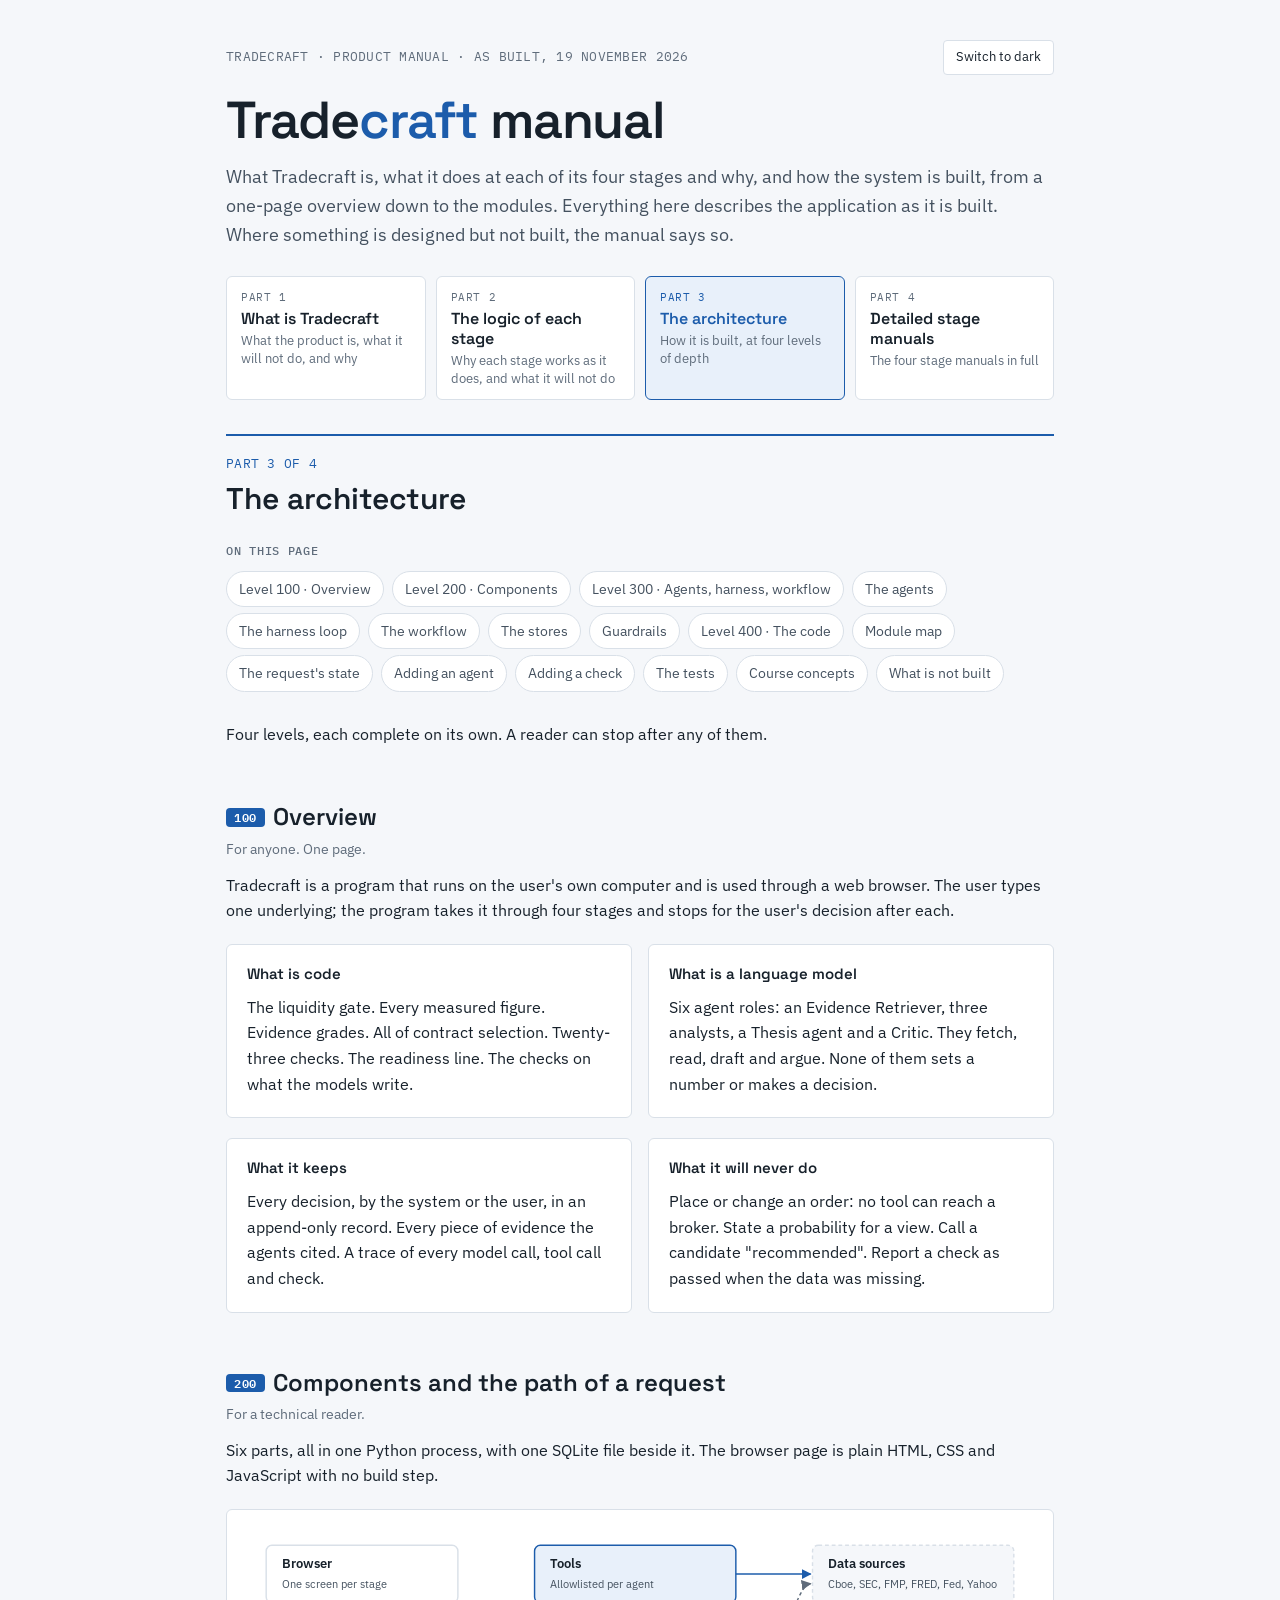
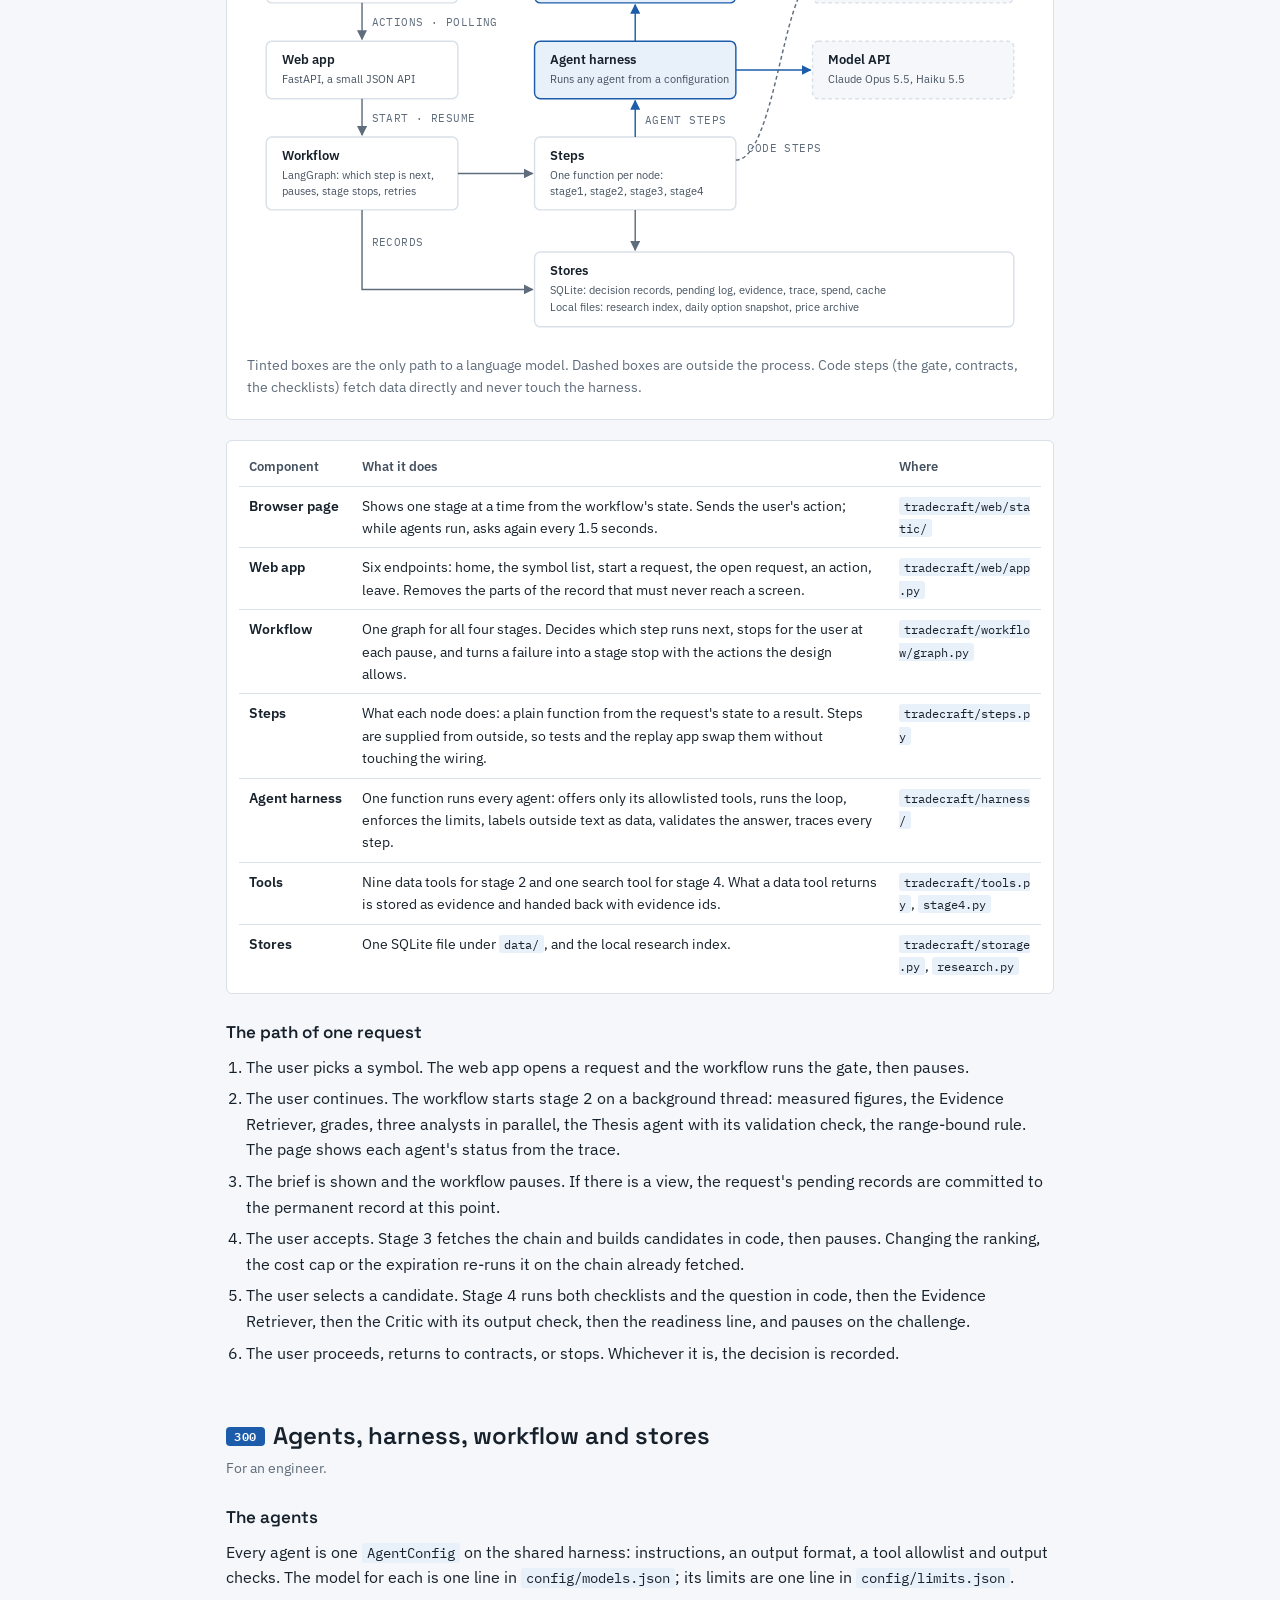
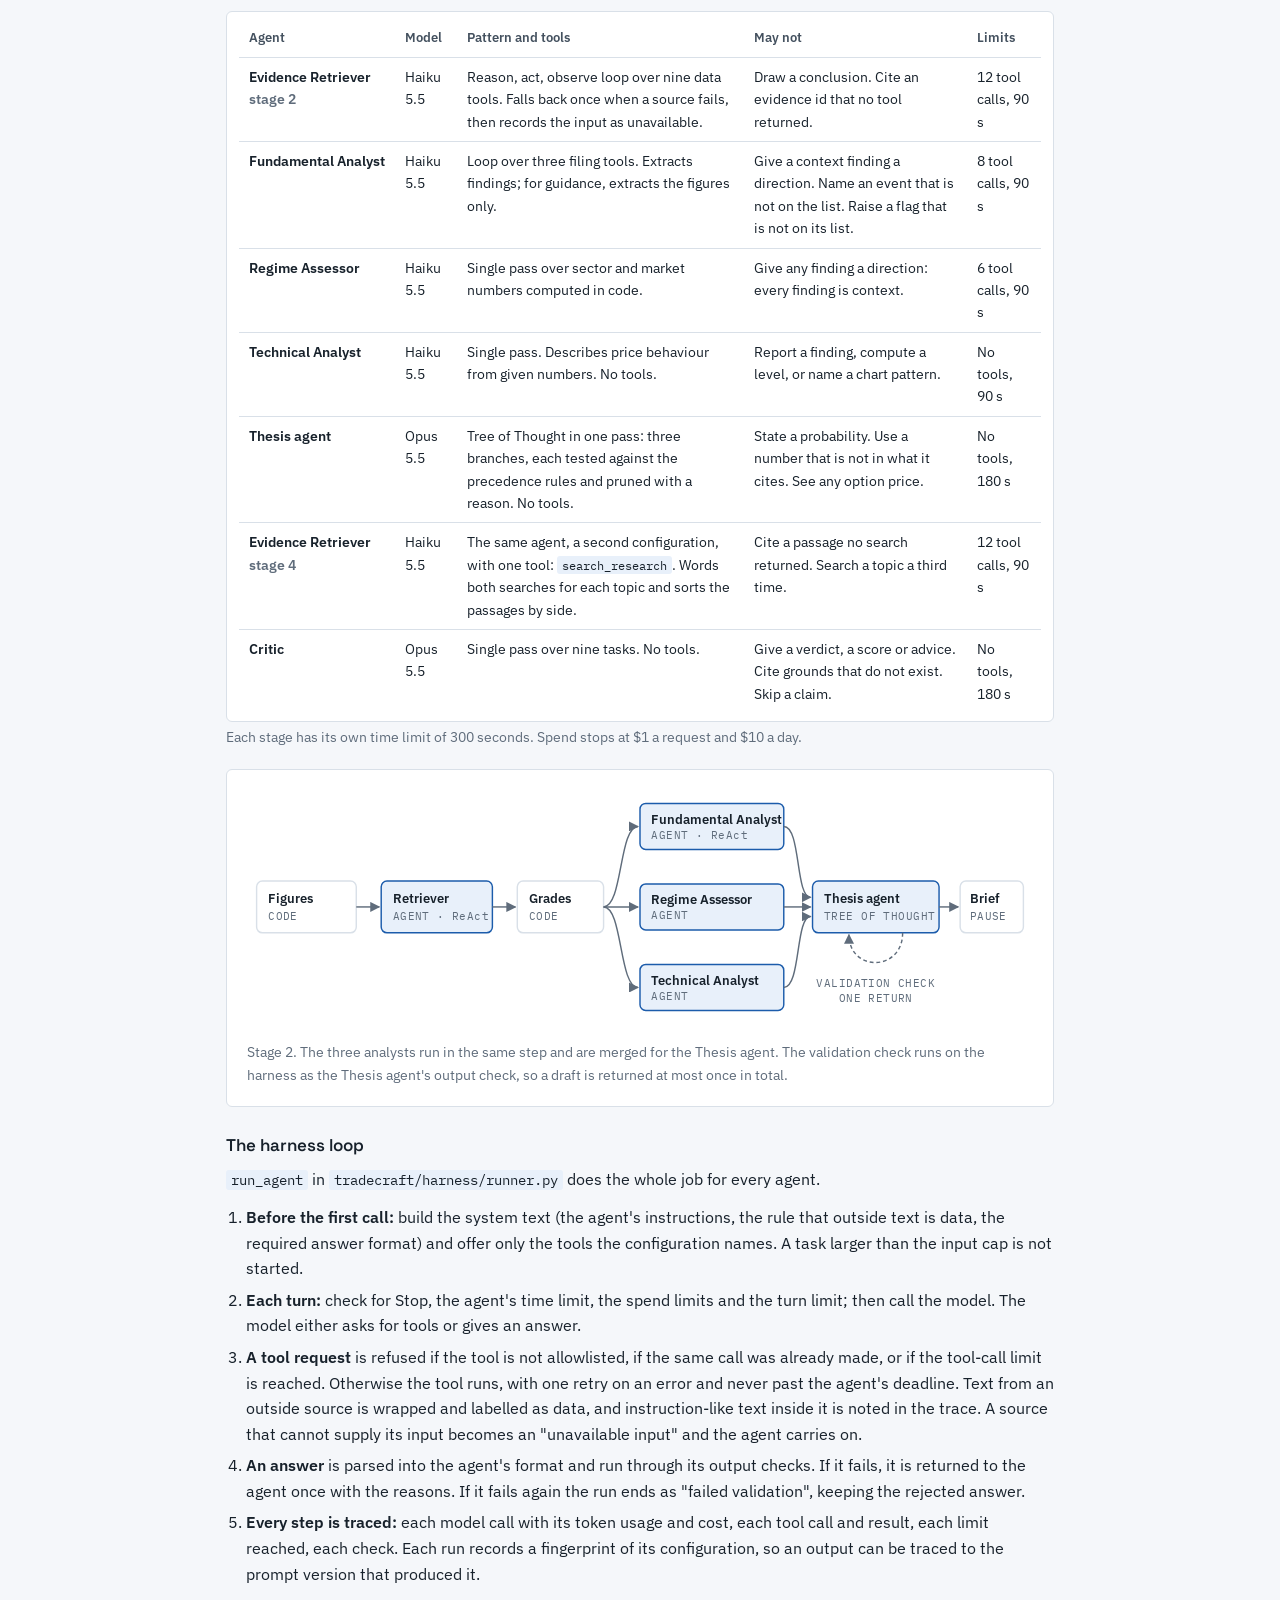
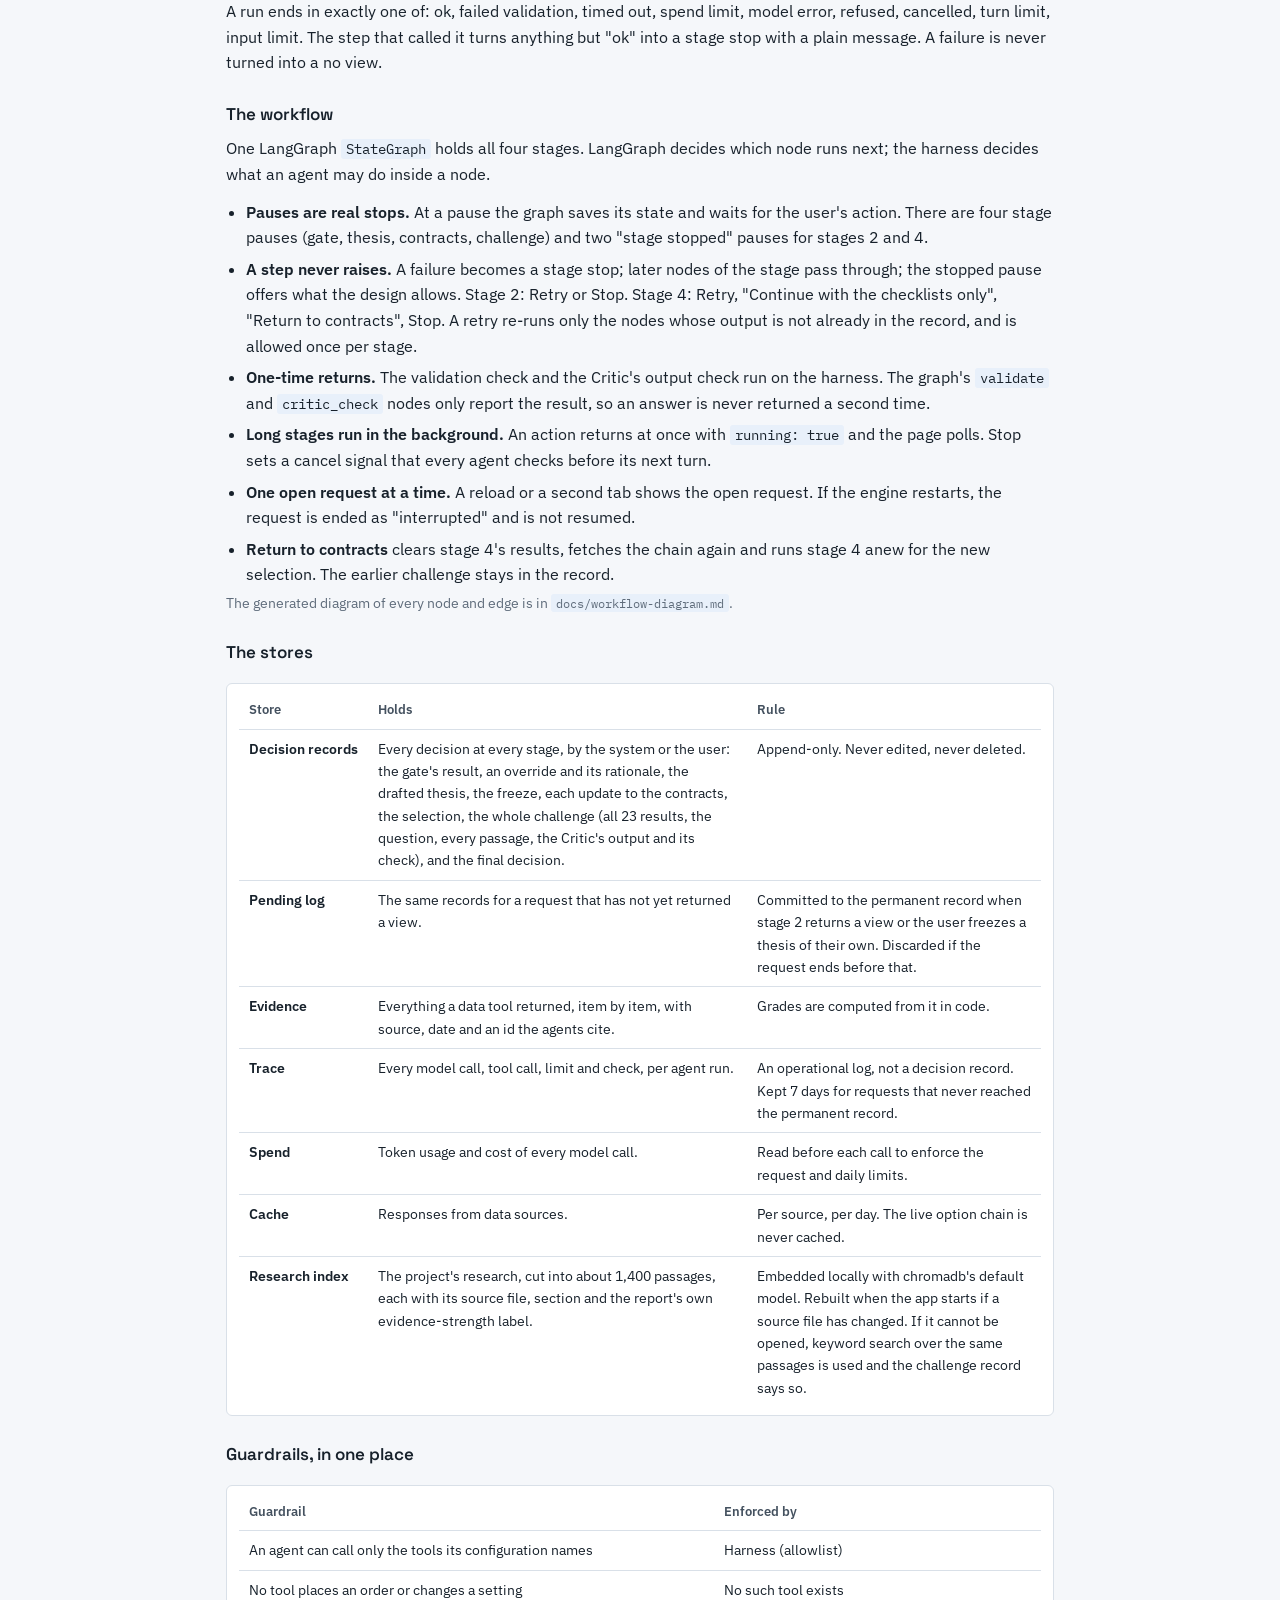
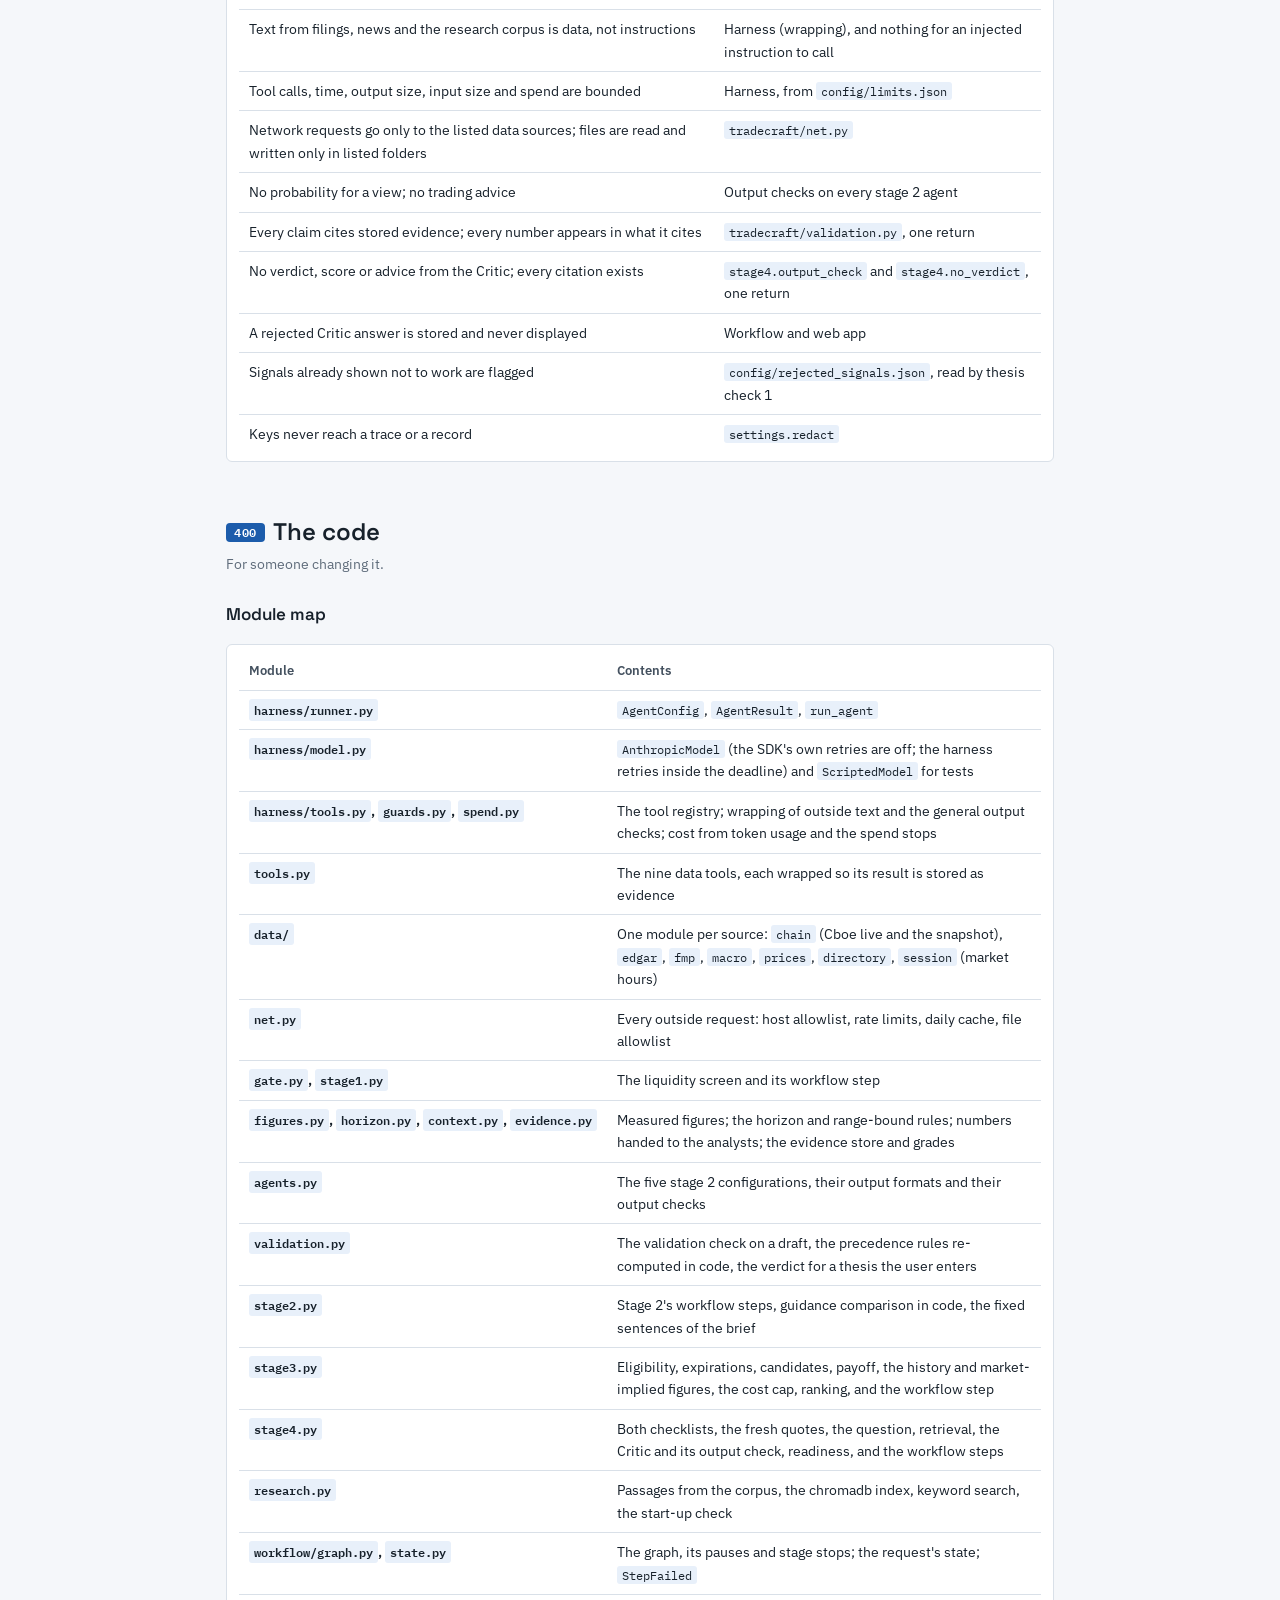
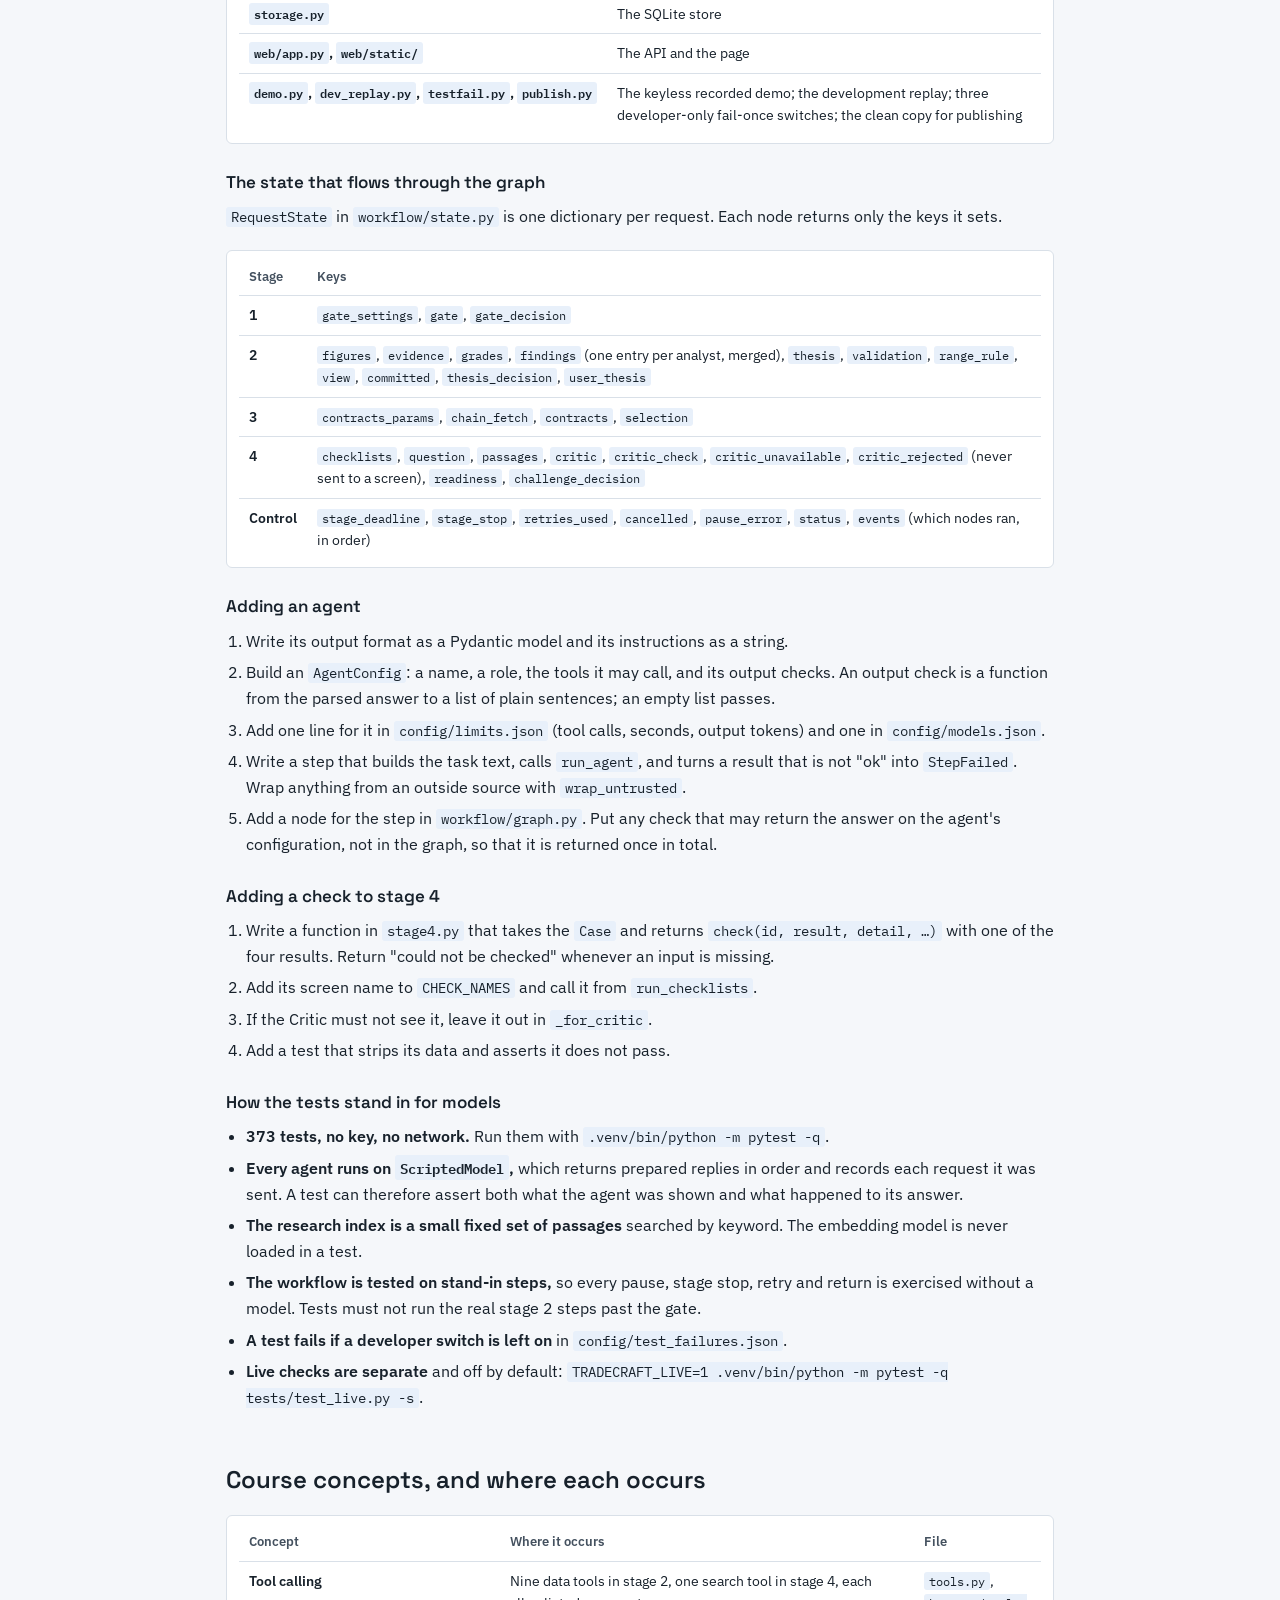
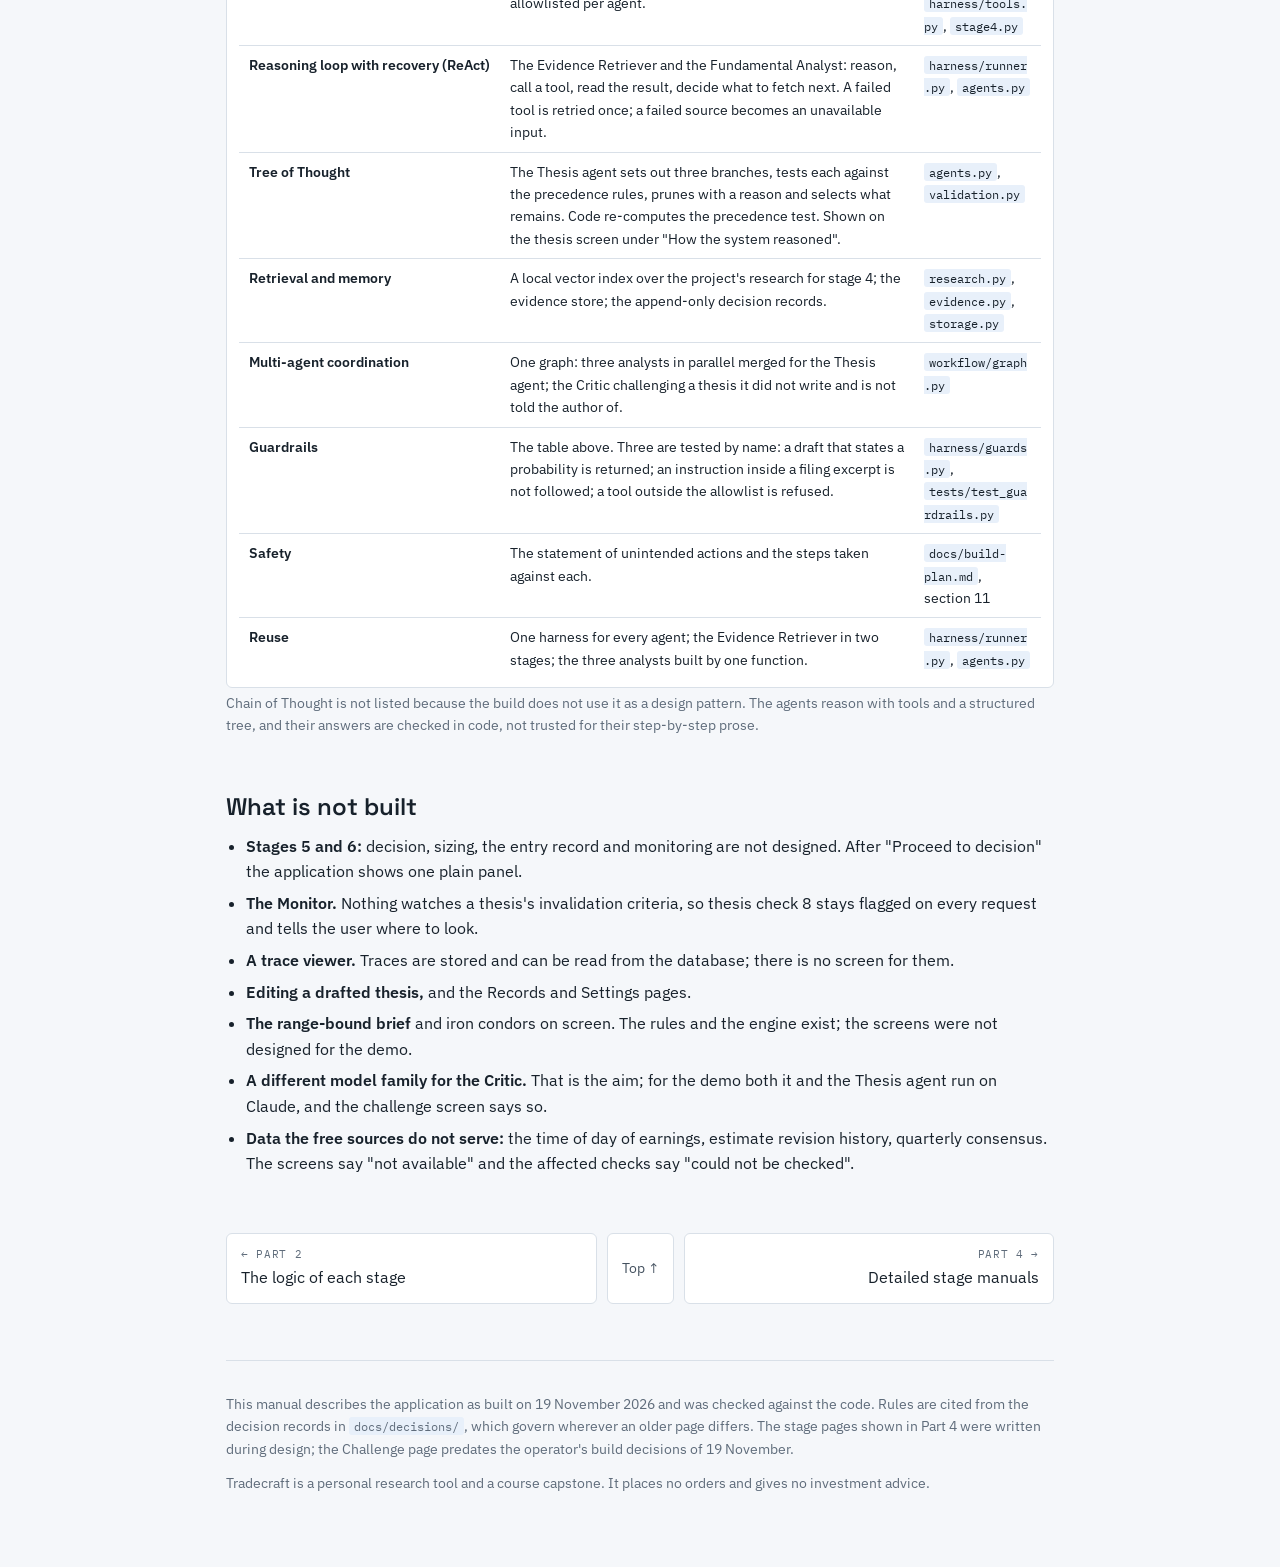
==== commit 1b7ccf41: "Manual: a new part 1, What is Tradecraft" ====
--- a/docs/site/manual-architecture.html
+++ b/docs/site/manual-architecture.html
@@ -40,7 +40,7 @@
 h2 { font-size: 1.5rem; font-weight: 600; margin-top: 56px; scroll-margin-top: 16px; }
 h3 { font-size: 1.0625rem; font-weight: 600; margin-top: 28px; }
 h4 { font-size: 0.9375rem; font-weight: 600; }
-p { margin: 12px 0 0; max-width: 68ch; }
+p { margin: 12px 0 0; }
 a { color: var(--accent); }
 .lede { font-size: 1.125rem; color: var(--ink-2); }
 .meta { font-family: var(--mono); font-size: 0.8125rem; color: var(--ink-3); letter-spacing: 0.02em; }
@@ -50,14 +50,14 @@
 .mode { font: inherit; font-size: 0.8125rem; padding: 6px 12px; border: 1px solid var(--line); border-radius: 4px; background: var(--surface); color: var(--ink); cursor: pointer; }
 .mode:hover { border-color: var(--accent); }
 .mode:focus-visible, a:focus-visible { outline: 2px solid var(--accent); outline-offset: 2px; }
-ul, ol.plain { margin: 12px 0 0; padding-left: 20px; max-width: 68ch; }
+ul, ol.plain { margin: 12px 0 0; padding-left: 20px; }
 li + li { margin-top: 6px; }
 strong { font-weight: 600; }
 .panel { background: var(--surface); border: 1px solid var(--line); border-radius: 6px; padding: 20px; margin-top: 20px; min-width: 0; }
 .panel > :first-child { margin-top: 0; }
 .sub { color: var(--ink-3); font-size: 0.875rem; max-width: none; margin-top: 4px; }
 figure { margin: 0; }
-figcaption { color: var(--ink-3); font-size: 0.875rem; margin-top: 12px; max-width: 68ch; }
+figcaption { color: var(--ink-3); font-size: 0.875rem; margin-top: 12px; }
 .scroll { overflow-x: auto; }
 .scroll svg { display: block; height: auto; min-width: 620px; width: 100%; }
 table { border-collapse: collapse; width: 100%; font-size: 0.875rem; }
@@ -86,7 +86,6 @@
 .io div { border: 1px solid var(--line); border-radius: 6px; padding: 12px 14px; background: var(--surface); font-size: 0.9375rem; }
 .io b { display: block; font-family: var(--mono); font-size: 0.6875rem; letter-spacing: 0.06em; color: var(--ink-3); font-weight: 500; margin-bottom: 4px; }
 .note { border-top: 1px solid var(--line); margin-top: 56px; padding-top: 20px; color: var(--ink-3); font-size: 0.875rem; }
-.note p { max-width: 72ch; }
 
 /* diagrams: every colour is a theme token, so they follow the light and dark themes */
 svg text { font-family: var(--text); font-size: 13px; fill: var(--ink); }
@@ -102,8 +101,9 @@
 svg .ah { fill: var(--ink-3); }
 svg .aha { fill: var(--accent); }
 
-/* The manual is three pages with one header. The tabs move between pages; the pills move within a page. */
-.tabs { display: grid; grid-template-columns: repeat(3, minmax(0, 1fr)); gap: 10px; margin-top: 26px; }
+/* The manual is four pages with one header. The tabs move between pages; the pills move within a page. */
+.tabs { display: grid; grid-template-columns: repeat(4, minmax(0, 1fr)); gap: 10px; margin-top: 26px; }
+@media (max-width: 820px) { .tabs { grid-template-columns: repeat(2, minmax(0, 1fr)); } }
 .tabs a { display: grid; gap: 3px; align-content: start; padding: 12px 14px; border: 1px solid var(--line); border-radius: 6px; background: var(--surface); color: var(--ink); text-decoration: none; min-width: 0; }
 .tabs a b { font-family: var(--display); font-weight: 600; font-size: 1rem; line-height: 1.25; }
 .tabs a i { font-style: normal; font-family: var(--mono); font-size: 0.6875rem; letter-spacing: 0.06em; color: var(--ink-3); }
@@ -138,14 +138,15 @@
 <div class="wrap" id="top">
   <div class="top"><div class="meta">TRADECRAFT · PRODUCT MANUAL · AS BUILT, 19 NOVEMBER 2026</div><button type="button" class="mode" id="mode">Switch to dark</button></div>
   <h1>Trade<span>craft</span> manual</h1>
-  <p class="lede">What Tradecraft does at each of its four stages and why, and how the system is built, from a one-page overview down to the modules. Everything here describes the application as it is built. Where something is designed but not built, the manual says so.</p>
-  <nav class="tabs" aria-label="The three parts of the manual">
-    <a href="manual.html"><i>PART 1</i><b>The logic of each stage</b><small>Why each stage works as it does, and what it will not do</small></a>
-    <a href="manual-architecture.html" aria-current="page"><i>PART 2</i><b>The architecture</b><small>How it is built, at four levels of depth</small></a>
-    <a href="manual-stages.html"><i>PART 3</i><b>Detailed stage manuals</b><small>The four stage manuals in full</small></a>
+  <p class="lede">What Tradecraft is, what it does at each of its four stages and why, and how the system is built, from a one-page overview down to the modules. Everything here describes the application as it is built. Where something is designed but not built, the manual says so.</p>
+  <nav class="tabs" aria-label="The four parts of the manual">
+    <a href="manual.html"><i>PART 1</i><b>What is Tradecraft</b><small>What the product is, what it will not do, and why</small></a>
+    <a href="manual-logic.html"><i>PART 2</i><b>The logic of each stage</b><small>Why each stage works as it does, and what it will not do</small></a>
+    <a href="manual-architecture.html" aria-current="page"><i>PART 3</i><b>The architecture</b><small>How it is built, at four levels of depth</small></a>
+    <a href="manual-stages.html"><i>PART 4</i><b>Detailed stage manuals</b><small>The four stage manuals in full</small></a>
   </nav>
 
-  <div class="part"><div class="meta">PART 2 OF 3</div><h2>The architecture</h2></div>
+  <div class="part"><div class="meta">PART 3 OF 4</div><h2>The architecture</h2></div>
   <nav class="toc" aria-label="On this page"><b>ON THIS PAGE</b>
     <ol>
       <li><a href="#l100">Level 100 · Overview</a></li>
@@ -448,13 +449,13 @@
   </ul>
 
   <nav class="pages" aria-label="Previous and next part">
-    <a class="prev" href="manual.html"><small>&larr; PART 1</small>The logic of each stage</a>
+    <a class="prev" href="manual-logic.html"><small>&larr; PART 2</small>The logic of each stage</a>
     <a class="up" href="#top">Top &uarr;</a>
-    <a class="next" href="manual-stages.html"><small>PART 3 &rarr;</small>Detailed stage manuals</a>
+    <a class="next" href="manual-stages.html"><small>PART 4 &rarr;</small>Detailed stage manuals</a>
   </nav>
 
   <div class="note">
-    <p>This manual describes the application as built on 19 November 2026 and was checked against the code. Rules are cited from the decision records in <code>docs/decisions/</code>, which govern wherever an older page differs. The stage pages linked from Part 1 were written during design; the Challenge page predates the operator's build decisions of 19 November.</p>
+    <p>This manual describes the application as built on 19 November 2026 and was checked against the code. Rules are cited from the decision records in <code>docs/decisions/</code>, which govern wherever an older page differs. The stage pages shown in Part 4 were written during design; the Challenge page predates the operator's build decisions of 19 November.</p>
     <p>Tradecraft is a personal research tool and a course capstone. It places no orders and gives no investment advice.</p>
   </div>
 </div>
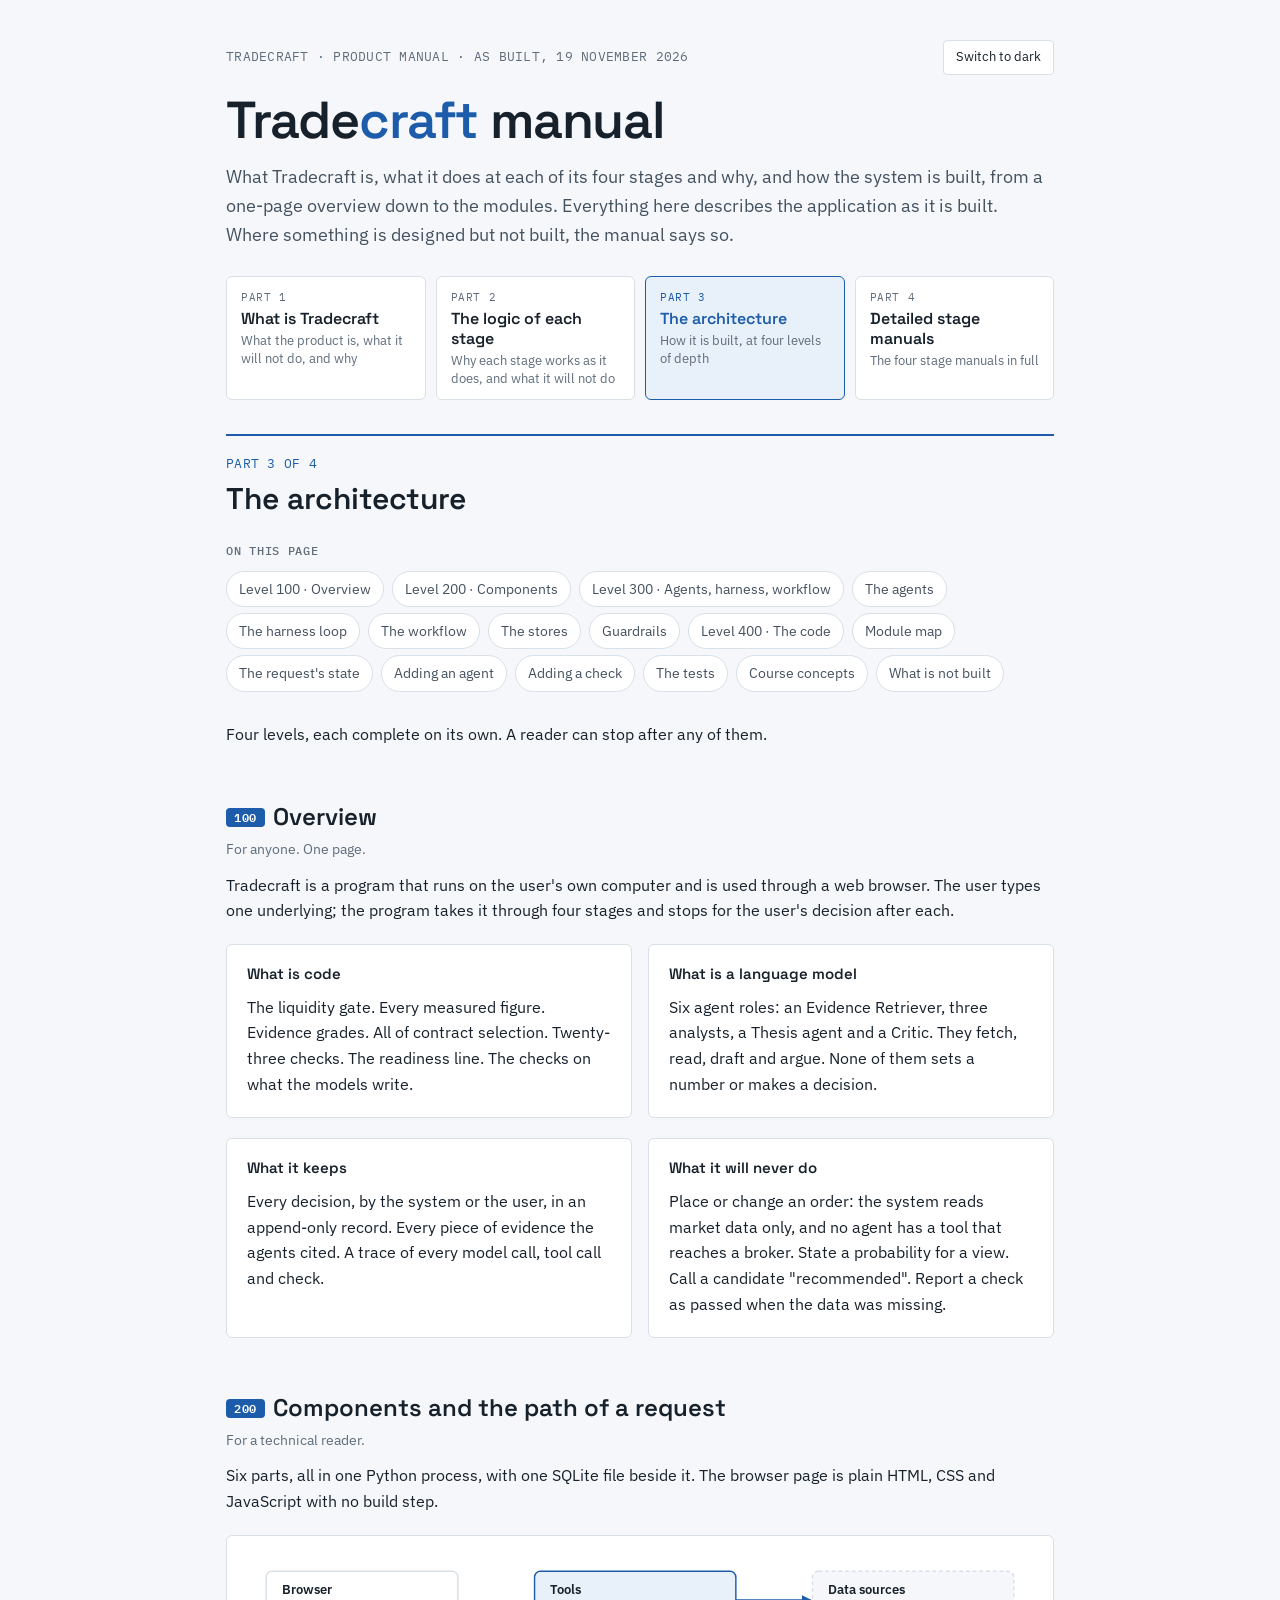
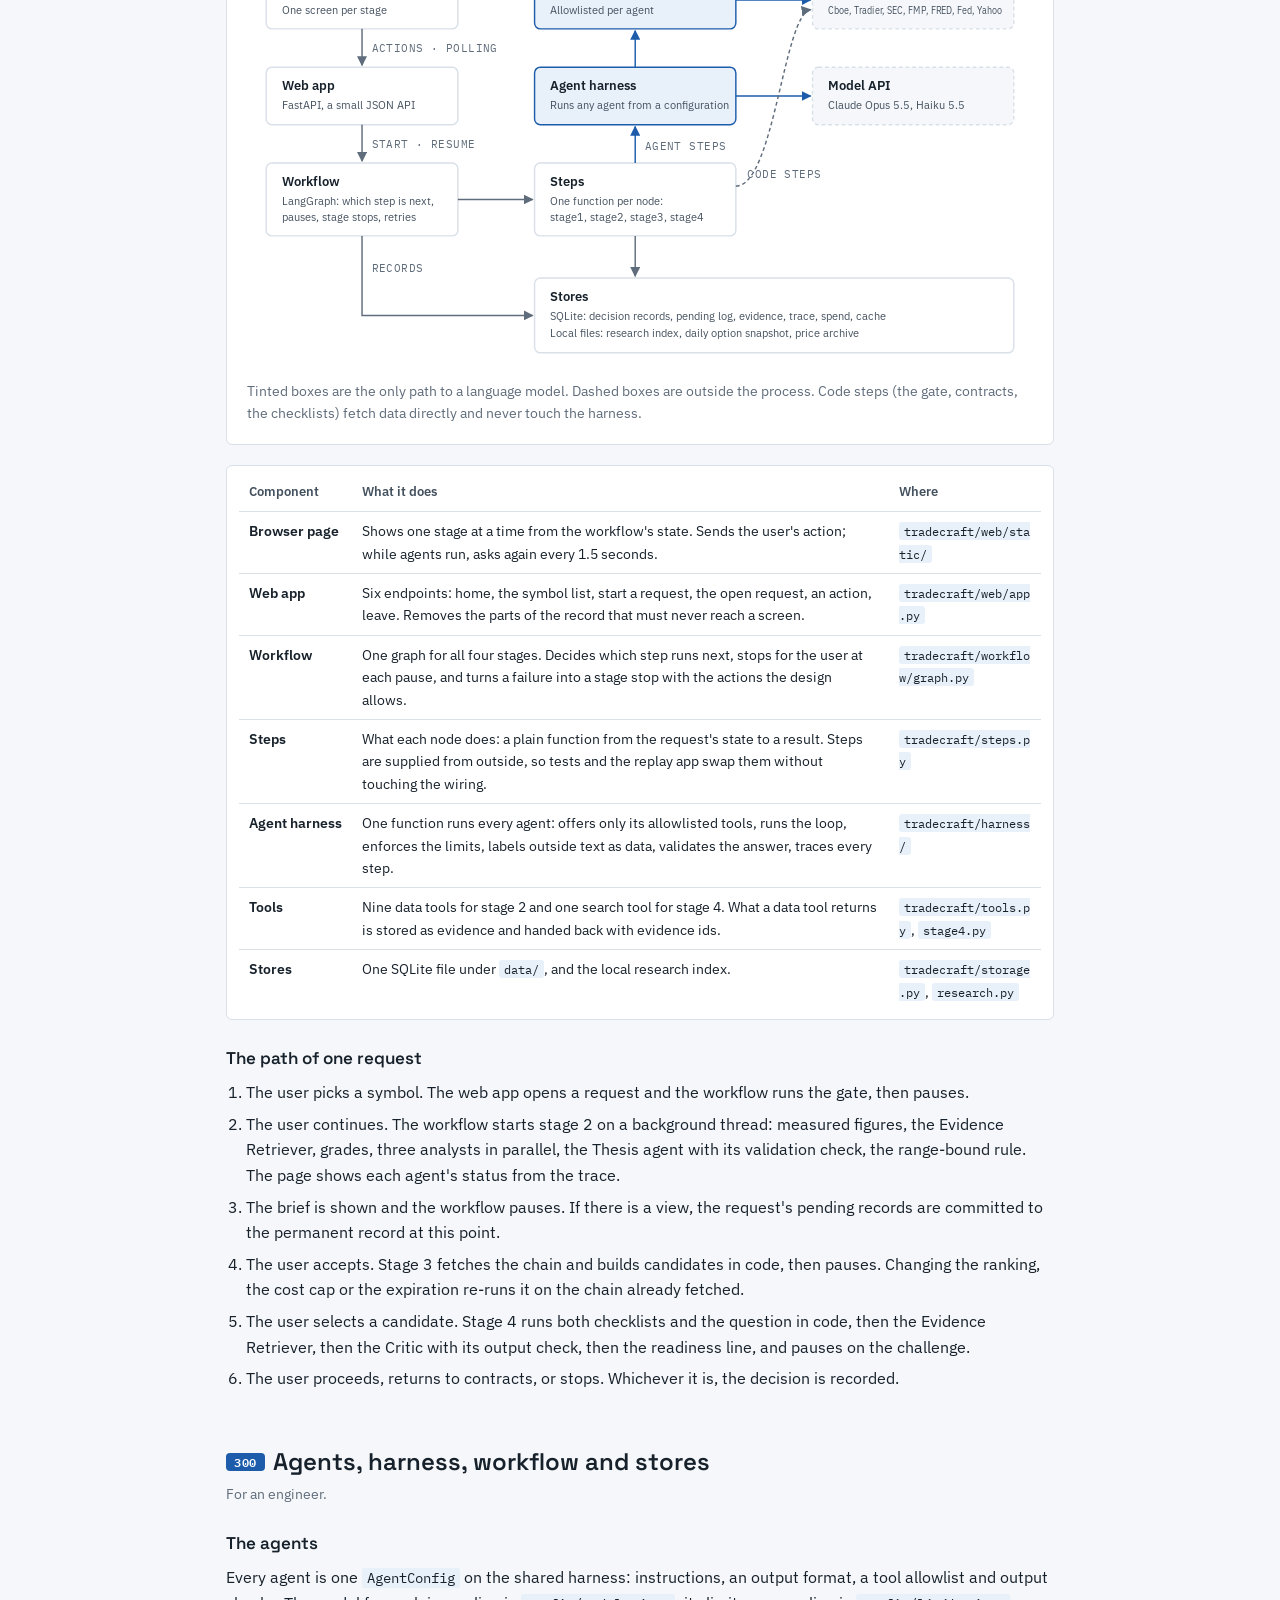
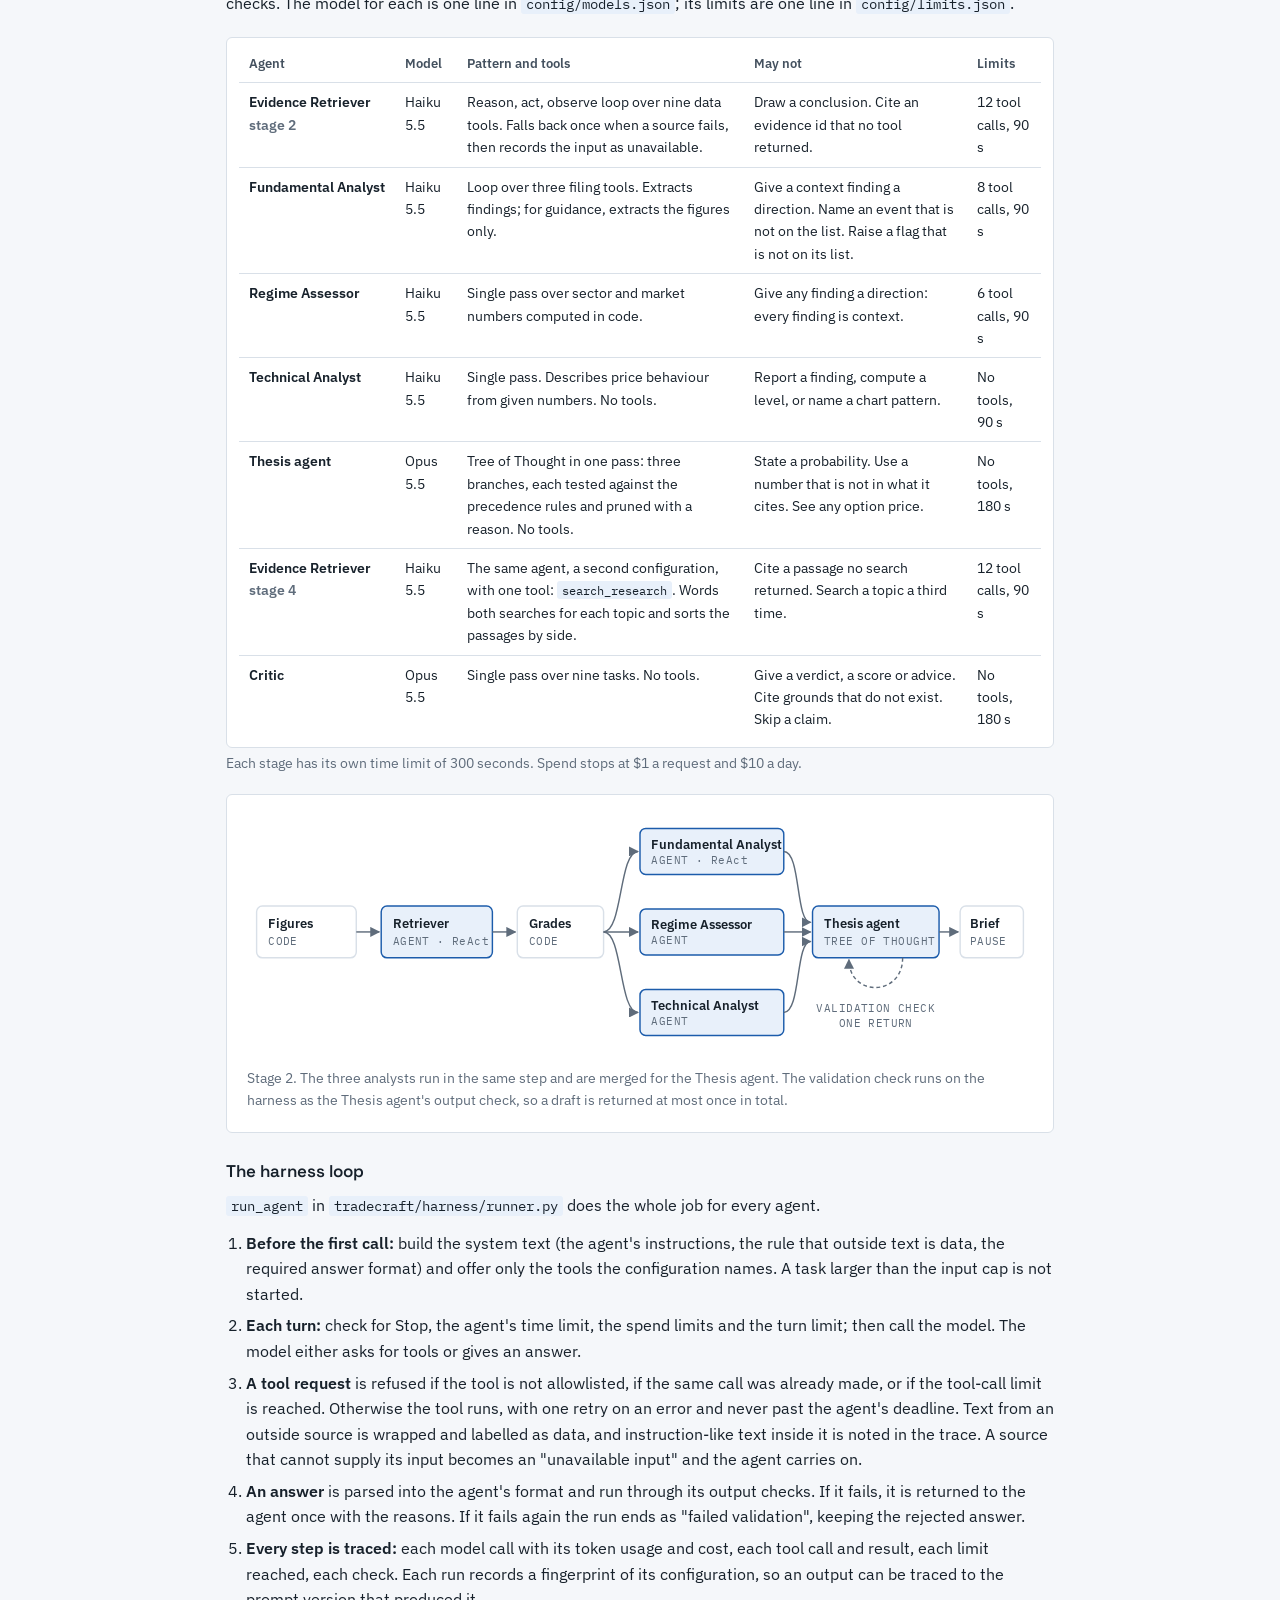
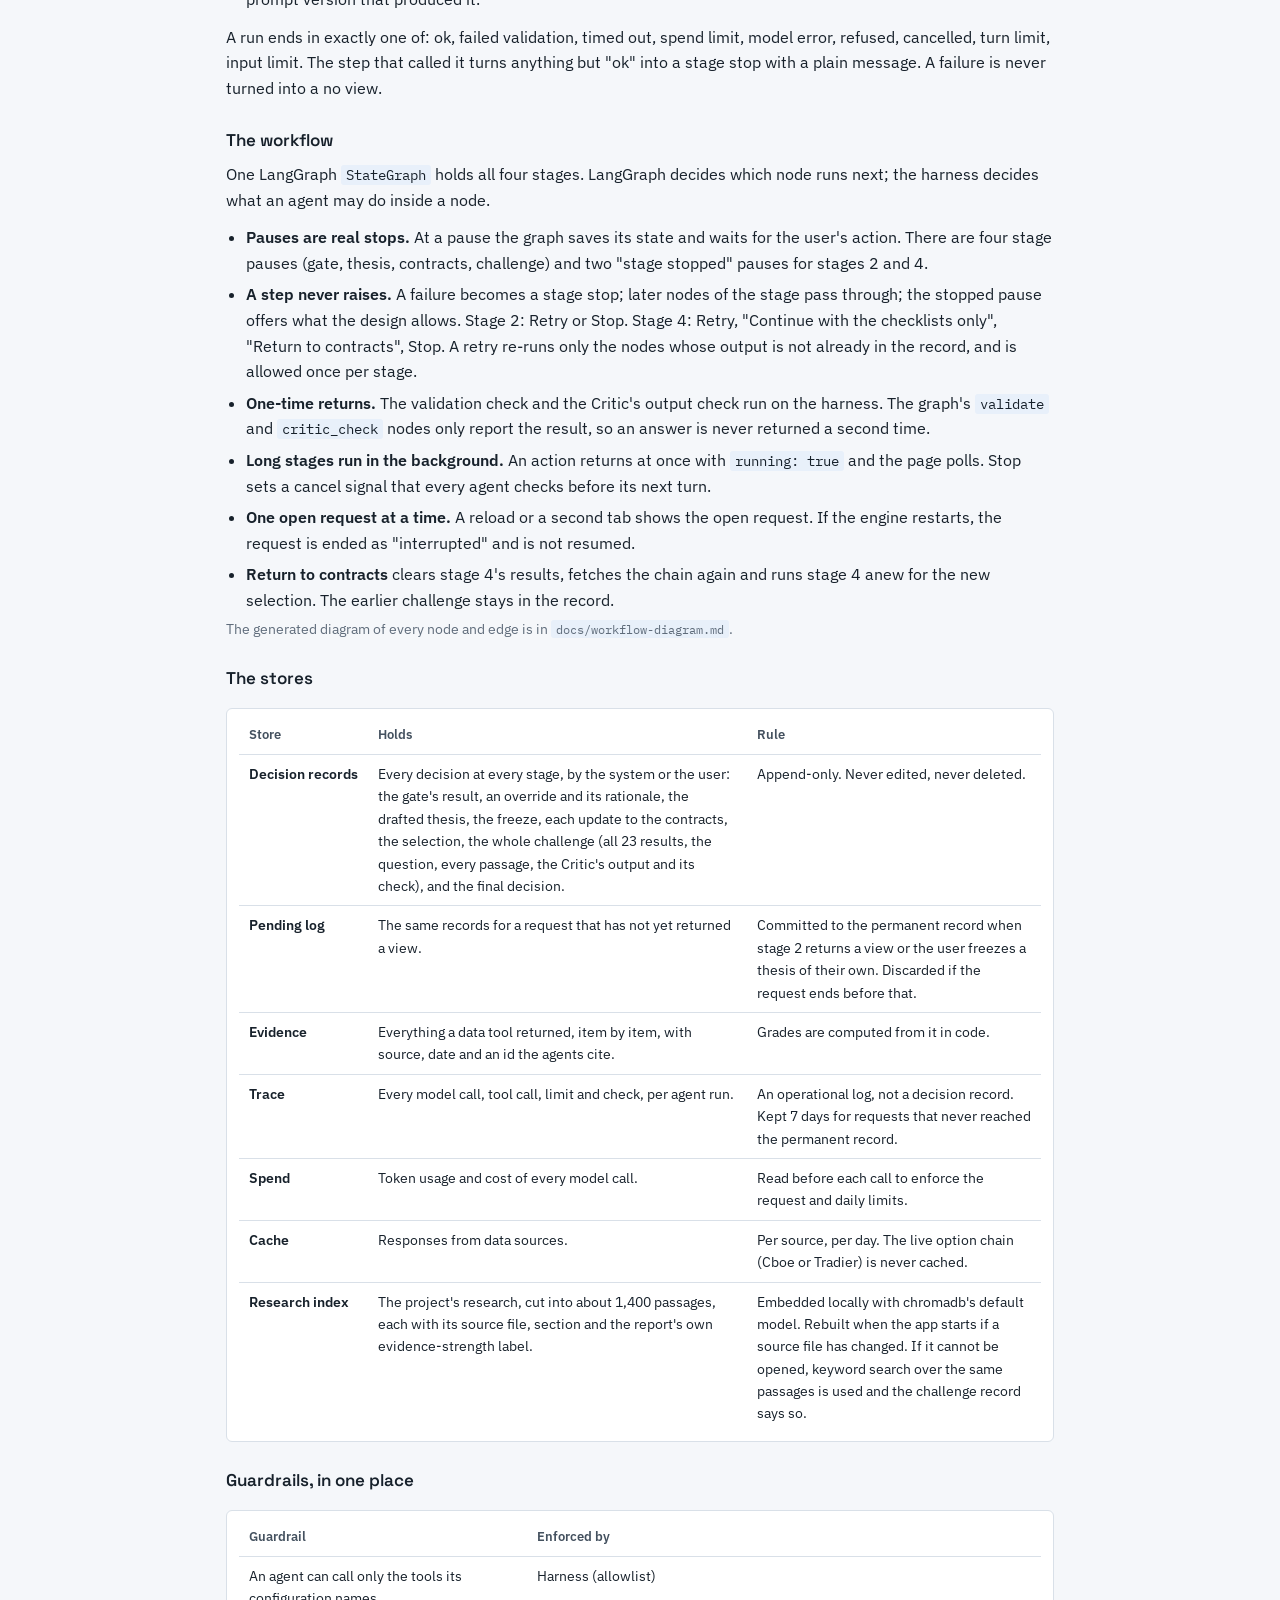
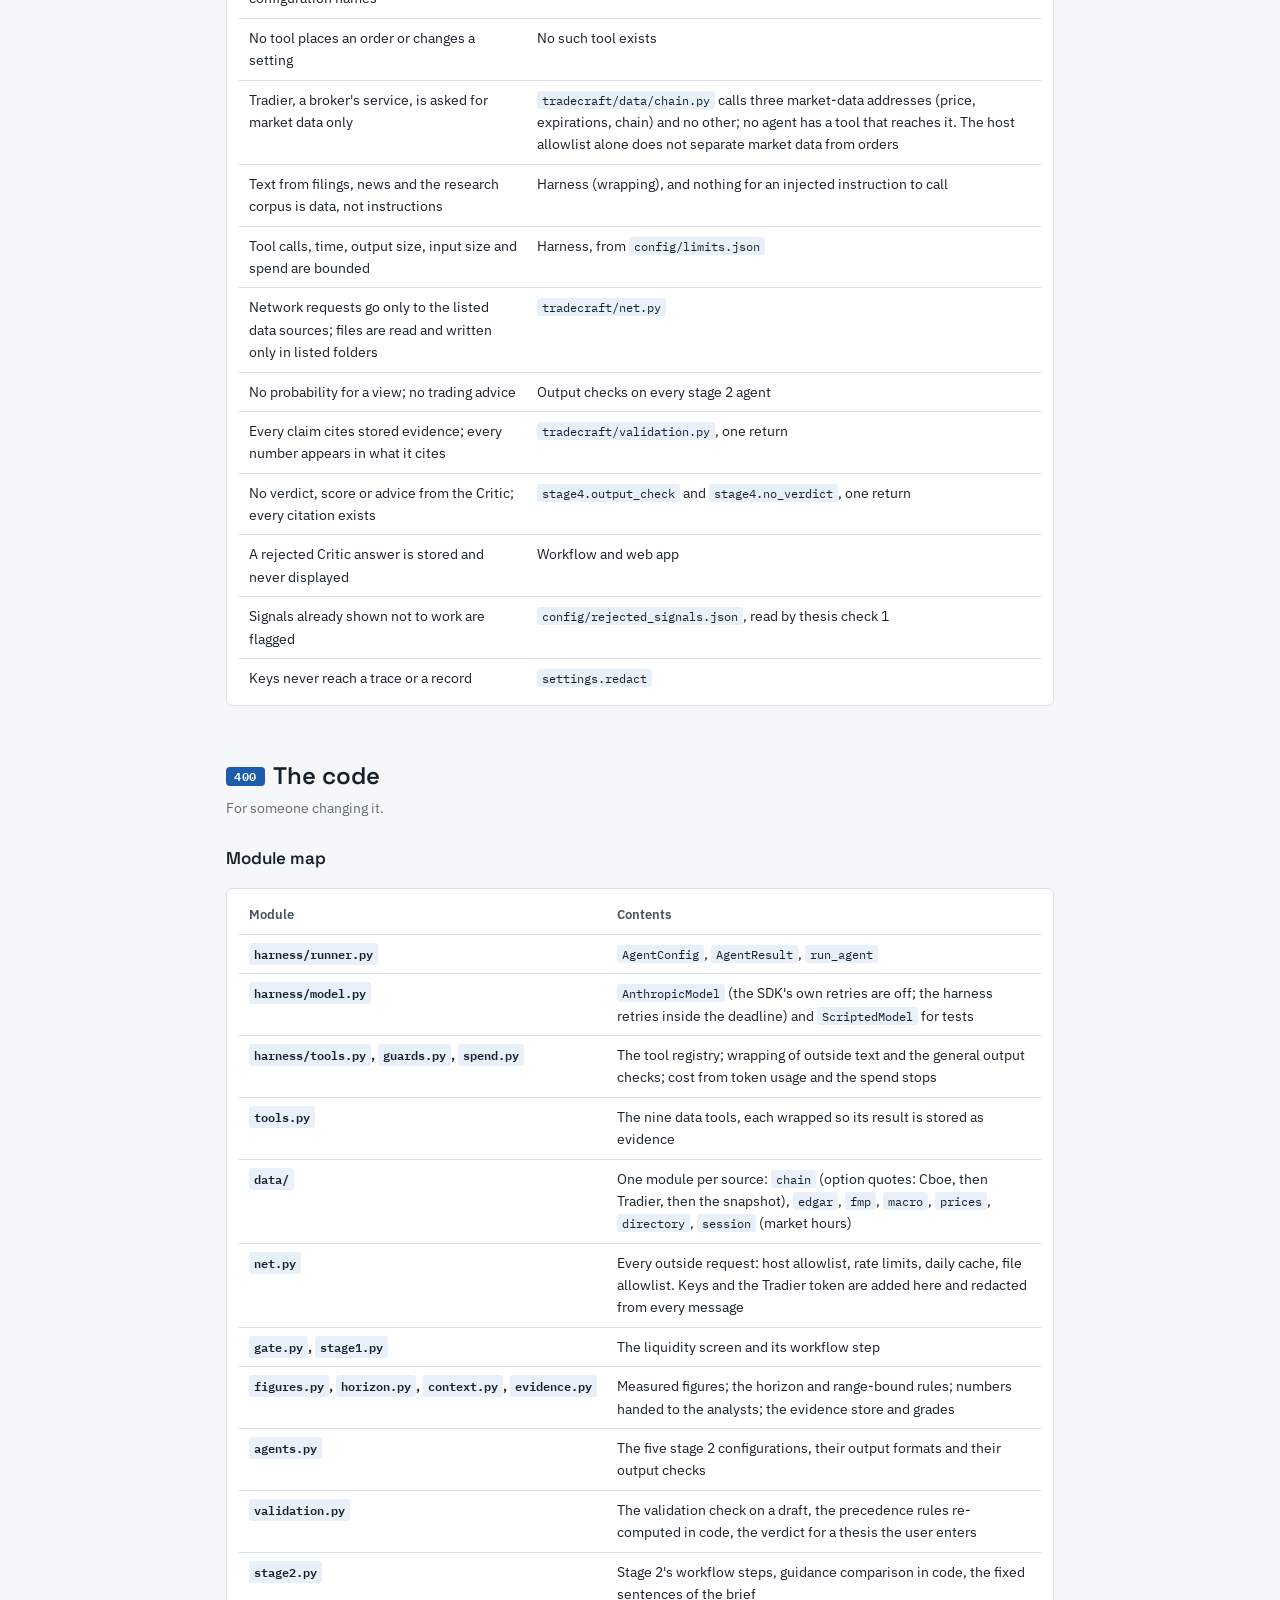
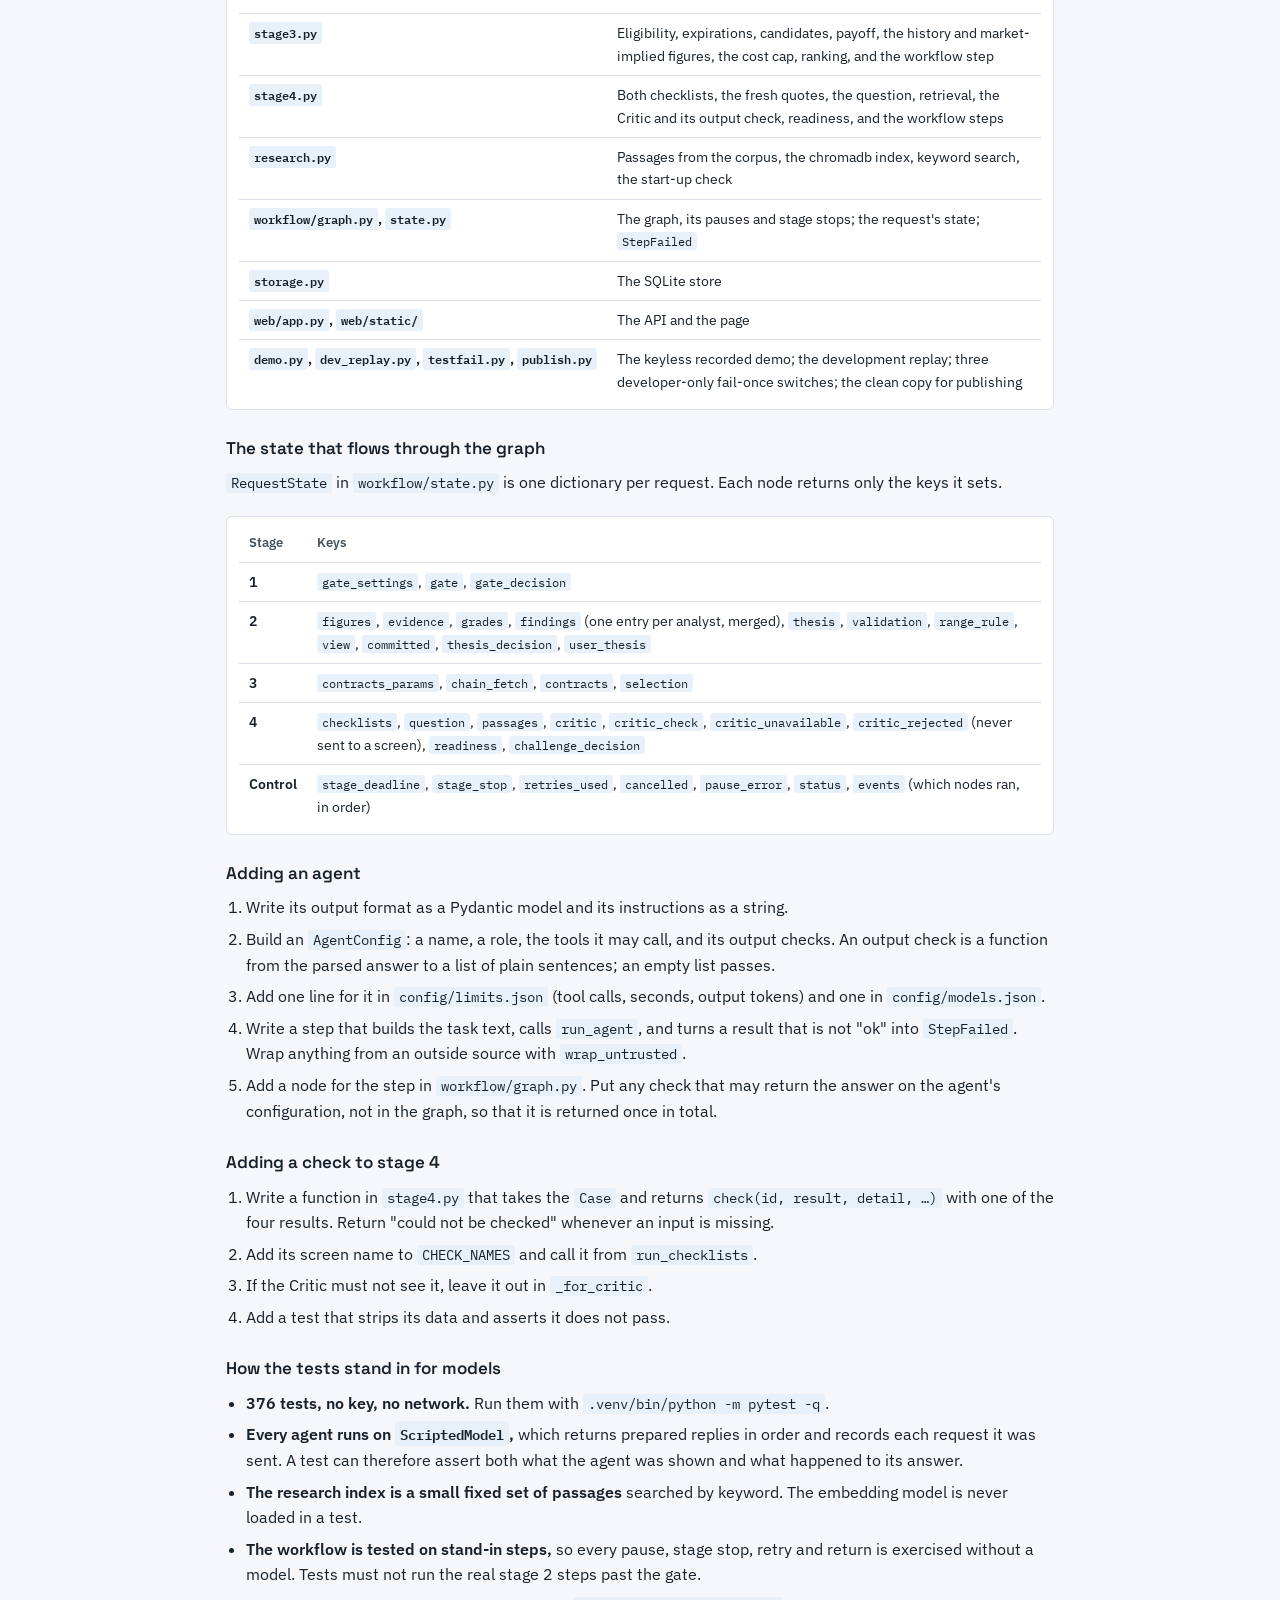
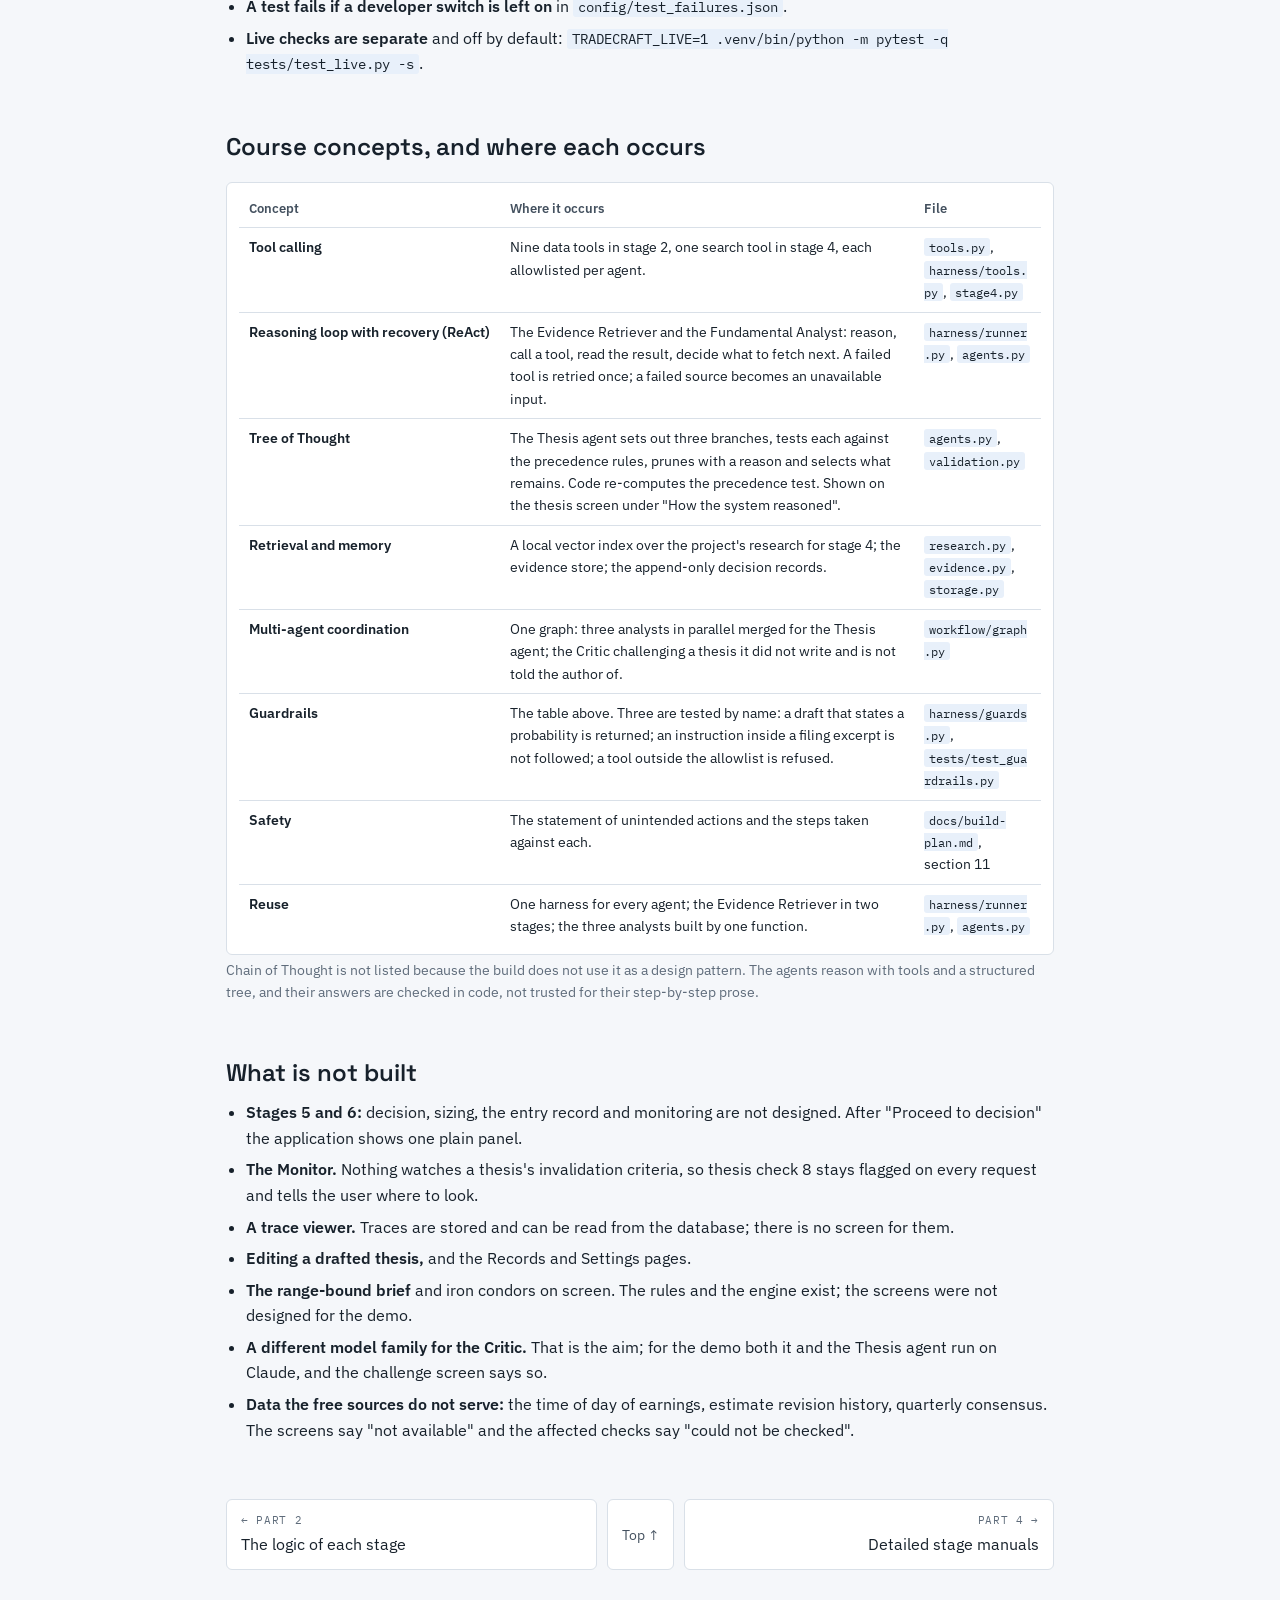
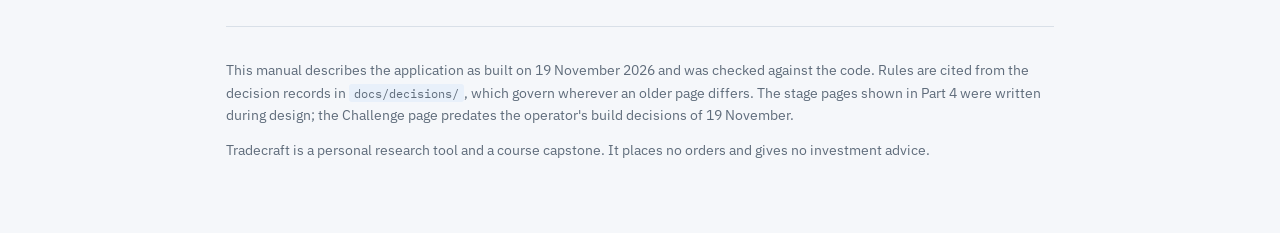
==== commit 57dcdb77: "Option quotes: Cboe, then Tradier, then the snapshot" ====
--- a/docs/site/manual-architecture.html
+++ b/docs/site/manual-architecture.html
@@ -179,7 +179,7 @@
   </div>
   <div class="two">
     <div class="panel"><h4>What it keeps</h4><p>Every decision, by the system or the user, in an append-only record. Every piece of evidence the agents cited. A trace of every model call, tool call and check.</p></div>
-    <div class="panel"><h4>What it will never do</h4><p>Place or change an order: no tool can reach a broker. State a probability for a view. Call a candidate "recommended". Report a check as passed when the data was missing.</p></div>
+    <div class="panel"><h4>What it will never do</h4><p>Place or change an order: the system reads market data only, and no agent has a tool that reaches a broker. State a probability for a view. Call a candidate "recommended". Report a check as passed when the data was missing.</p></div>
   </div>
 
   <h2 id="l200"><span class="lvl">200</span>Components and the path of a request</h2>
@@ -207,7 +207,7 @@
         <rect class="ag" x="300" y="16" width="210" height="60" rx="6"/><text x="316" y="40" class="hd">Tools</text><text x="316" y="60" class="t2">Allowlisted per agent</text>
         <path class="la" d="M405 116V78" marker-end="url(#a3)"/>
 
-        <rect class="st" x="590" y="16" width="210" height="60" rx="6"/><text x="606" y="40" class="hd">Data sources</text><text x="606" y="60" class="t2">Cboe, SEC, FMP, FRED, Fed, Yahoo</text>
+        <rect class="st" x="590" y="16" width="210" height="60" rx="6"/><text x="606" y="40" class="hd">Data sources</text><text x="606" y="60" class="t2" textLength="182" lengthAdjust="spacingAndGlyphs">Cboe, Tradier, SEC, FMP, FRED, Fed, Yahoo</text>
         <rect class="st" x="590" y="116" width="210" height="60" rx="6"/><text x="606" y="140" class="hd">Model API</text><text x="606" y="160" class="t2">Claude Opus 5.5, Haiku 5.5</text>
         <path class="la" d="M510 46H588" marker-end="url(#a3)"/><path class="la" d="M510 146H588" marker-end="url(#a3)"/>
         <path class="ld" d="M510 240C550 240 560 60 588 56" marker-end="url(#a2)"/><text x="522" y="232" class="t3">CODE STEPS</text>
@@ -321,7 +321,7 @@
         <tr><td class="k">Evidence</td><td>Everything a data tool returned, item by item, with source, date and an id the agents cite.</td><td>Grades are computed from it in code.</td></tr>
         <tr><td class="k">Trace</td><td>Every model call, tool call, limit and check, per agent run.</td><td>An operational log, not a decision record. Kept 7 days for requests that never reached the permanent record.</td></tr>
         <tr><td class="k">Spend</td><td>Token usage and cost of every model call.</td><td>Read before each call to enforce the request and daily limits.</td></tr>
-        <tr><td class="k">Cache</td><td>Responses from data sources.</td><td>Per source, per day. The live option chain is never cached.</td></tr>
+        <tr><td class="k">Cache</td><td>Responses from data sources.</td><td>Per source, per day. The live option chain (Cboe or Tradier) is never cached.</td></tr>
         <tr><td class="k">Research index</td><td>The project's research, cut into about 1,400 passages, each with its source file, section and the report's own evidence-strength label.</td><td>Embedded locally with chromadb's default model. Rebuilt when the app starts if a source file has changed. If it cannot be opened, keyword search over the same passages is used and the challenge record says so.</td></tr>
       </tbody>
     </table>
@@ -334,6 +334,7 @@
       <tbody>
         <tr><td>An agent can call only the tools its configuration names</td><td>Harness (allowlist)</td></tr>
         <tr><td>No tool places an order or changes a setting</td><td>No such tool exists</td></tr>
+        <tr><td>Tradier, a broker's service, is asked for market data only</td><td><code>tradecraft/data/chain.py</code> calls three market-data addresses (price, expirations, chain) and no other; no agent has a tool that reaches it. The host allowlist alone does not separate market data from orders</td></tr>
         <tr><td>Text from filings, news and the research corpus is data, not instructions</td><td>Harness (wrapping), and nothing for an injected instruction to call</td></tr>
         <tr><td>Tool calls, time, output size, input size and spend are bounded</td><td>Harness, from <code>config/limits.json</code></td></tr>
         <tr><td>Network requests go only to the listed data sources; files are read and written only in listed folders</td><td><code>tradecraft/net.py</code></td></tr>
@@ -359,8 +360,8 @@
         <tr><td class="k"><code>harness/model.py</code></td><td><code>AnthropicModel</code> (the SDK's own retries are off; the harness retries inside the deadline) and <code>ScriptedModel</code> for tests</td></tr>
         <tr><td class="k"><code>harness/tools.py</code>, <code>guards.py</code>, <code>spend.py</code></td><td>The tool registry; wrapping of outside text and the general output checks; cost from token usage and the spend stops</td></tr>
         <tr><td class="k"><code>tools.py</code></td><td>The nine data tools, each wrapped so its result is stored as evidence</td></tr>
-        <tr><td class="k"><code>data/</code></td><td>One module per source: <code>chain</code> (Cboe live and the snapshot), <code>edgar</code>, <code>fmp</code>, <code>macro</code>, <code>prices</code>, <code>directory</code>, <code>session</code> (market hours)</td></tr>
-        <tr><td class="k"><code>net.py</code></td><td>Every outside request: host allowlist, rate limits, daily cache, file allowlist</td></tr>
+        <tr><td class="k"><code>data/</code></td><td>One module per source: <code>chain</code> (option quotes: Cboe, then Tradier, then the snapshot), <code>edgar</code>, <code>fmp</code>, <code>macro</code>, <code>prices</code>, <code>directory</code>, <code>session</code> (market hours)</td></tr>
+        <tr><td class="k"><code>net.py</code></td><td>Every outside request: host allowlist, rate limits, daily cache, file allowlist. Keys and the Tradier token are added here and redacted from every message</td></tr>
         <tr><td class="k"><code>gate.py</code>, <code>stage1.py</code></td><td>The liquidity screen and its workflow step</td></tr>
         <tr><td class="k"><code>figures.py</code>, <code>horizon.py</code>, <code>context.py</code>, <code>evidence.py</code></td><td>Measured figures; the horizon and range-bound rules; numbers handed to the analysts; the evidence store and grades</td></tr>
         <tr><td class="k"><code>agents.py</code></td><td>The five stage 2 configurations, their output formats and their output checks</td></tr>
@@ -411,7 +412,7 @@
 
   <h3 id="tests">How the tests stand in for models</h3>
   <ul>
-    <li><strong>373 tests, no key, no network.</strong> Run them with <code>.venv/bin/python -m pytest -q</code>.</li>
+    <li><strong>376 tests, no key, no network.</strong> Run them with <code>.venv/bin/python -m pytest -q</code>.</li>
     <li><strong>Every agent runs on <code>ScriptedModel</code>,</strong> which returns prepared replies in order and records each request it was sent. A test can therefore assert both what the agent was shown and what happened to its answer.</li>
     <li><strong>The research index is a small fixed set of passages</strong> searched by keyword. The embedding model is never loaded in a test.</li>
     <li><strong>The workflow is tested on stand-in steps,</strong> so every pause, stage stop, retry and return is exercised without a model. Tests must not run the real stage 2 steps past the gate.</li>
